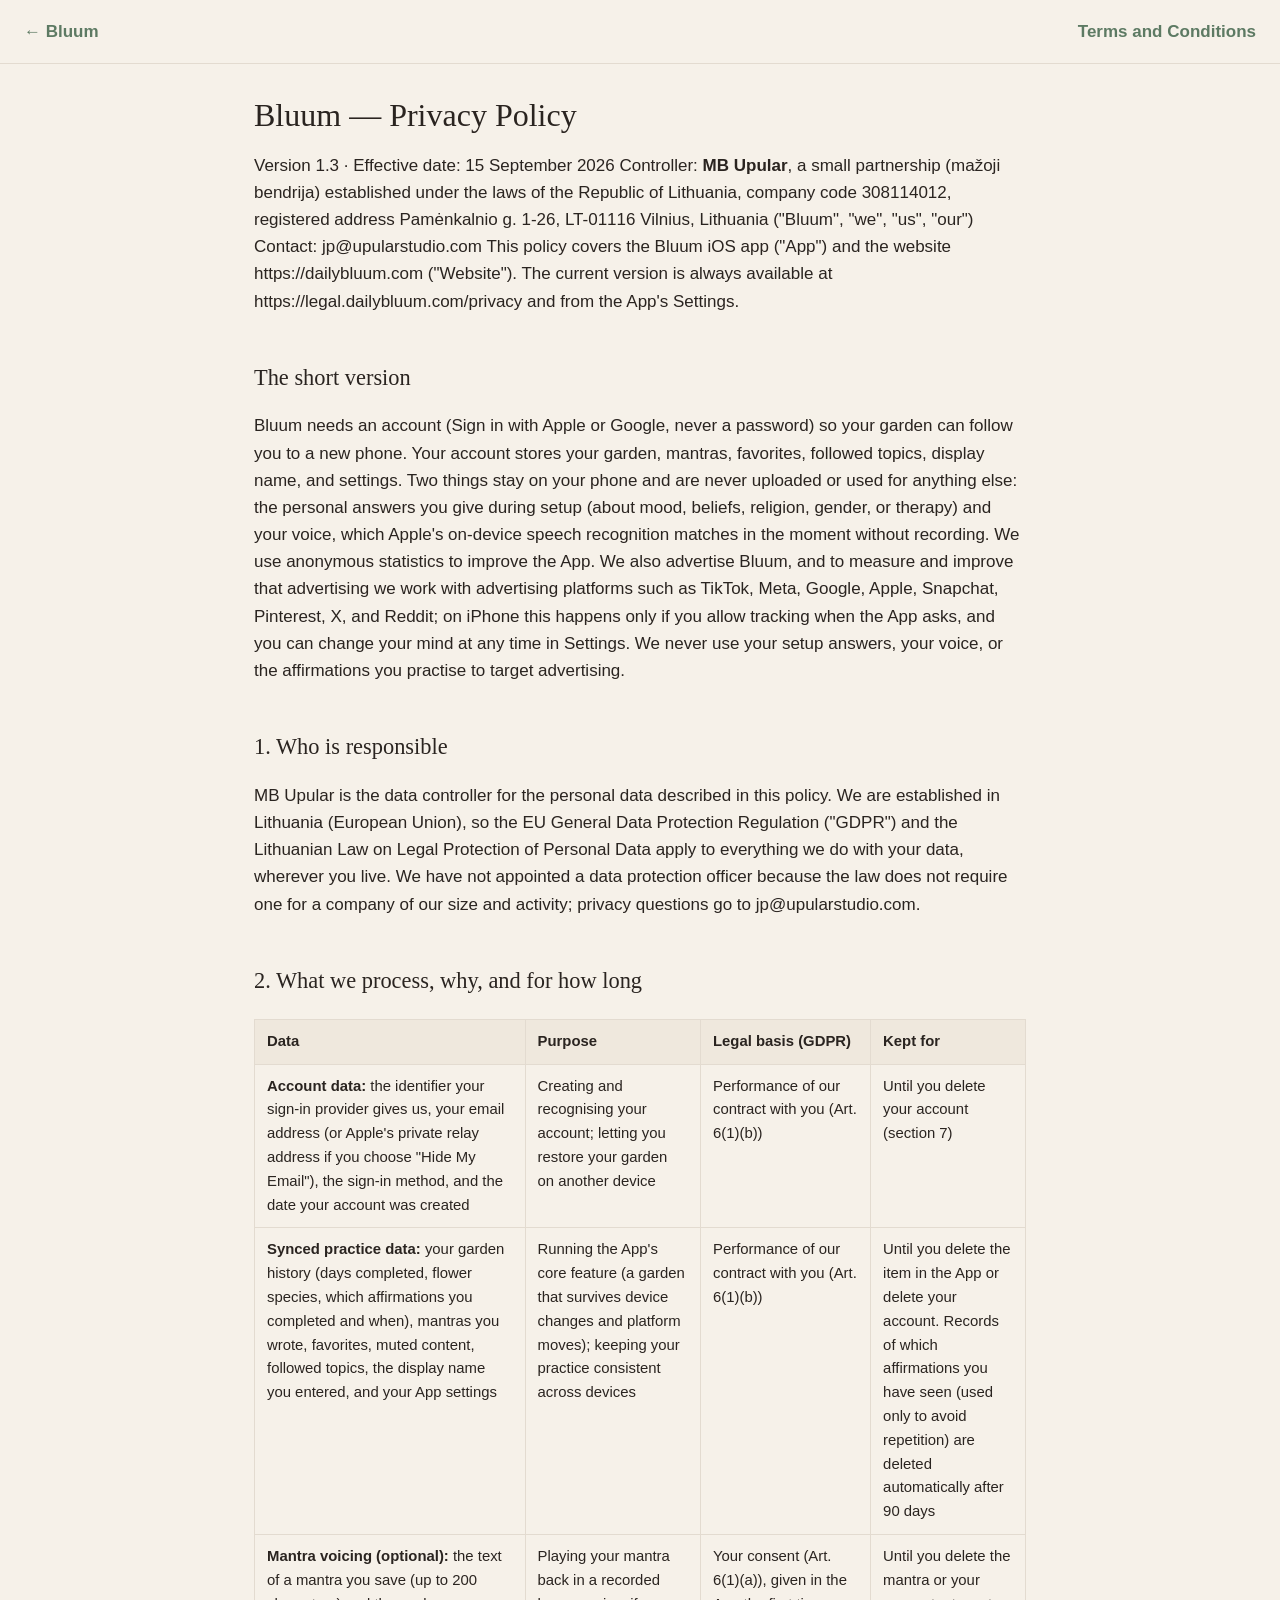
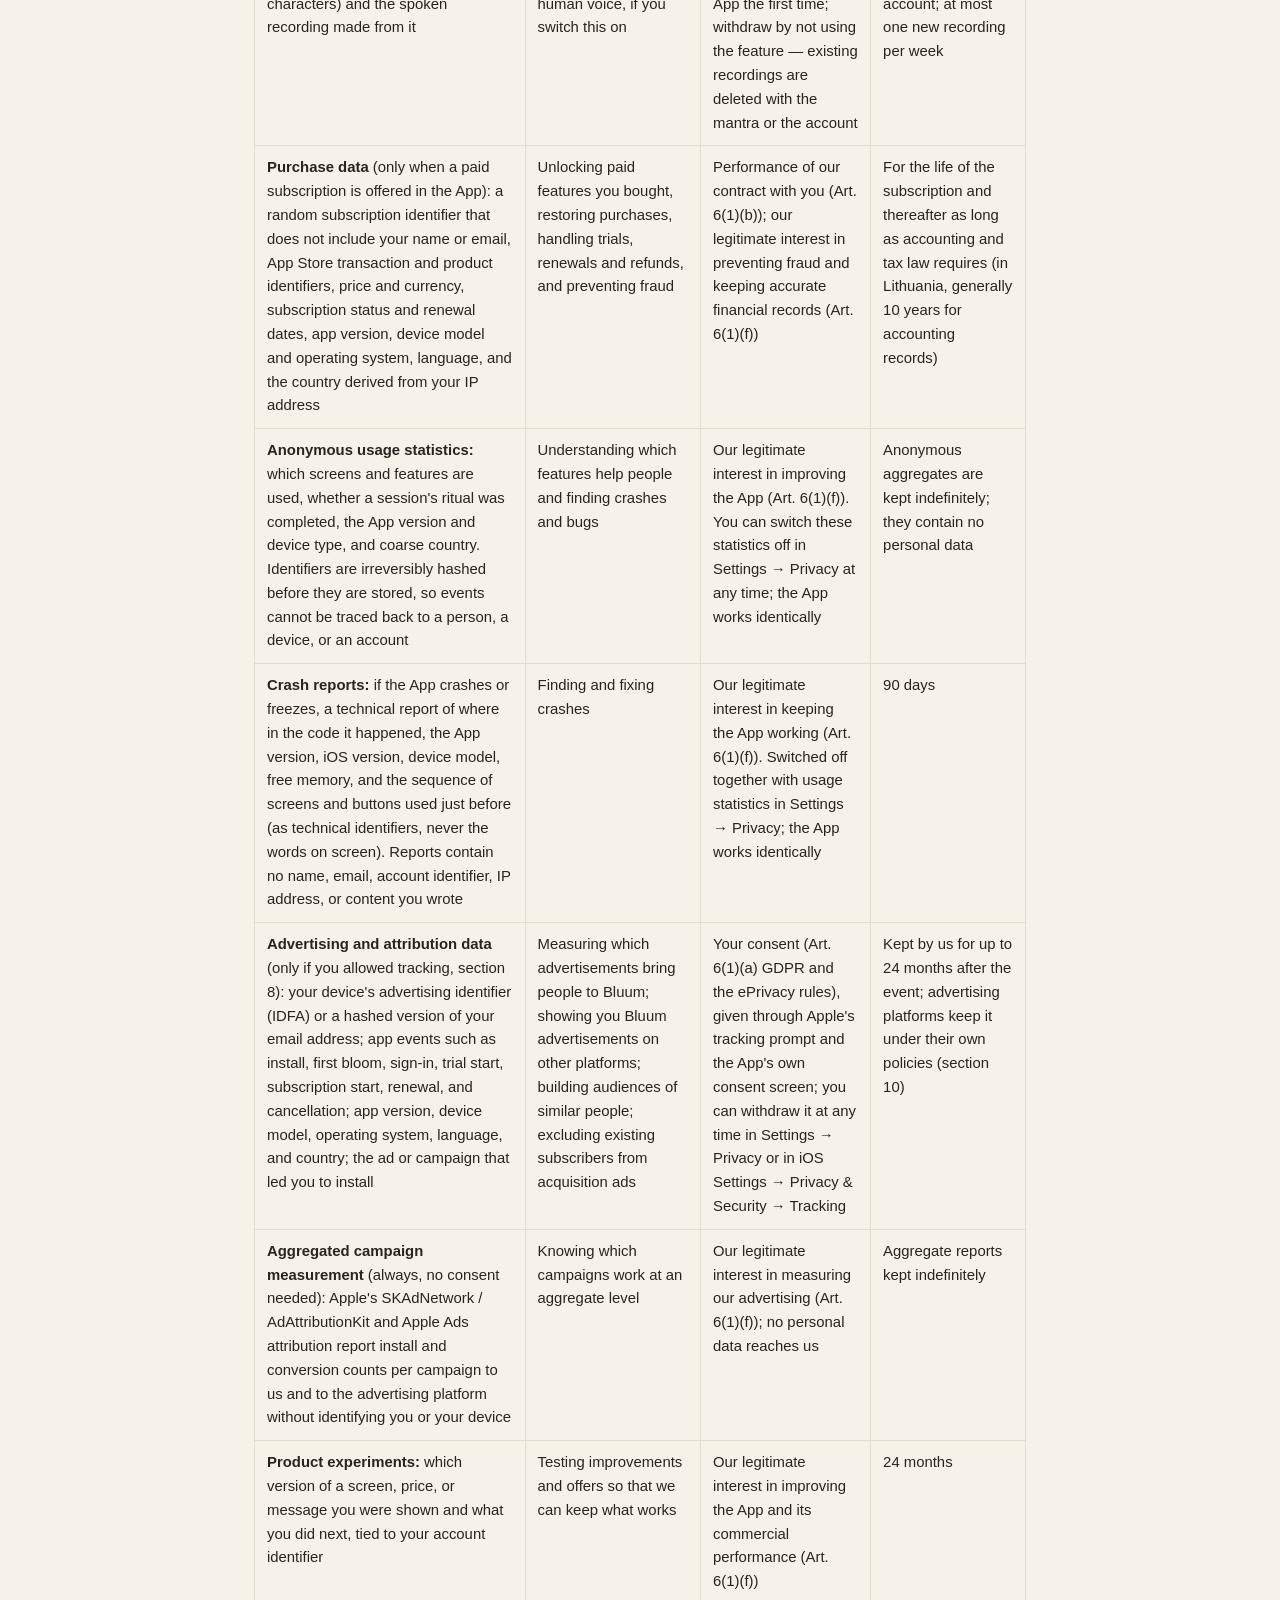
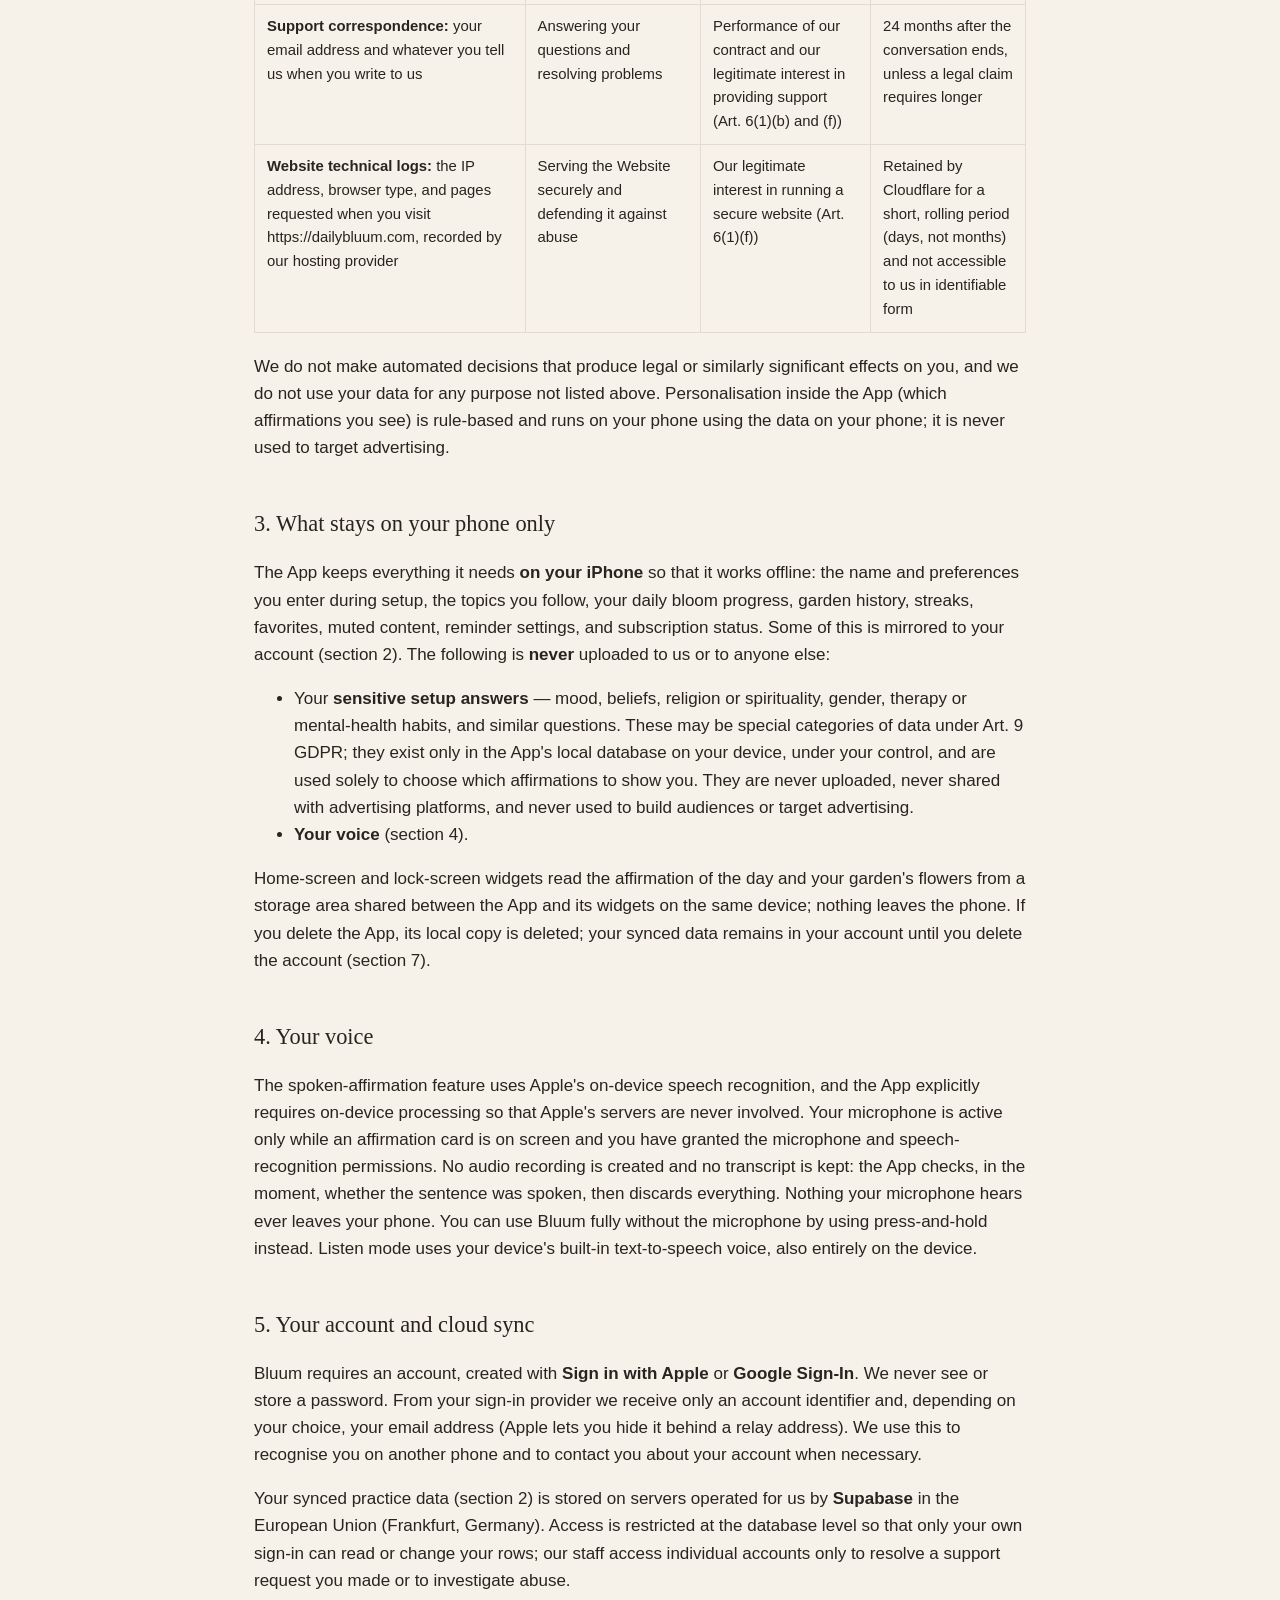
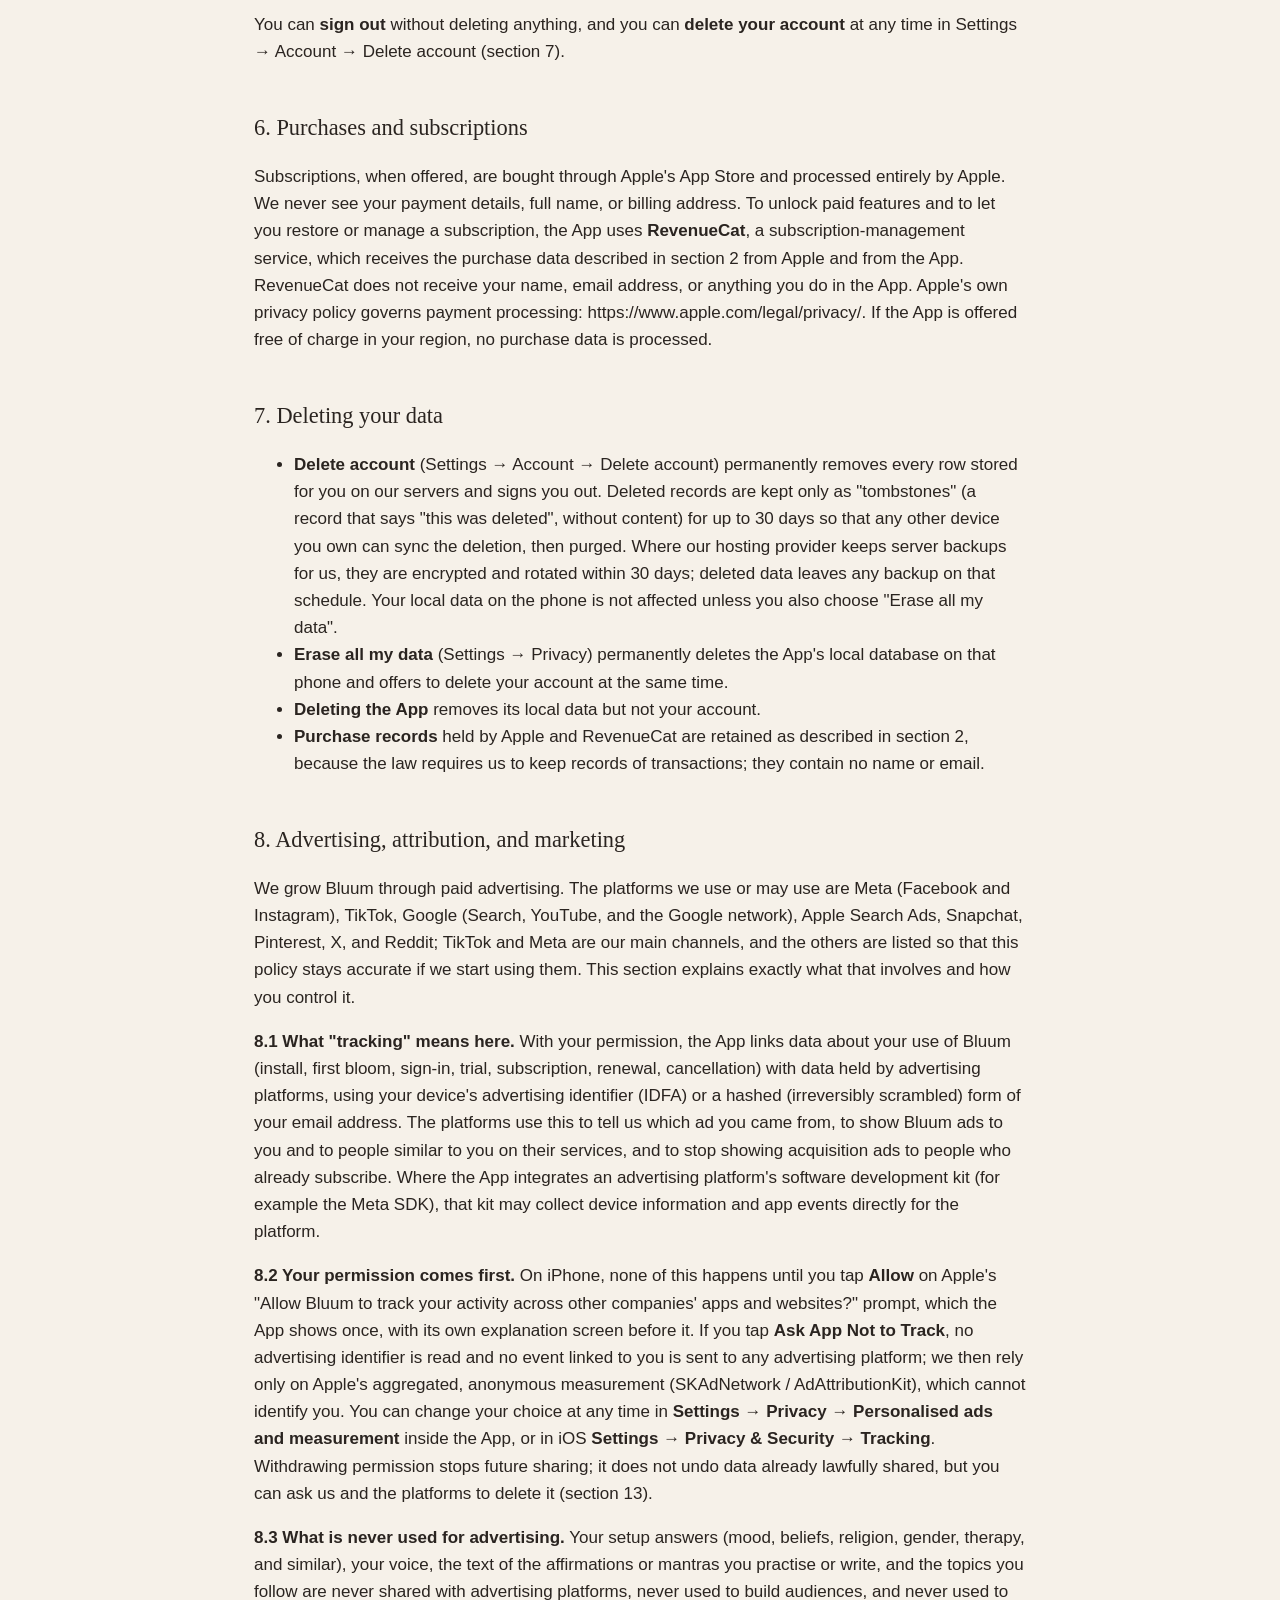
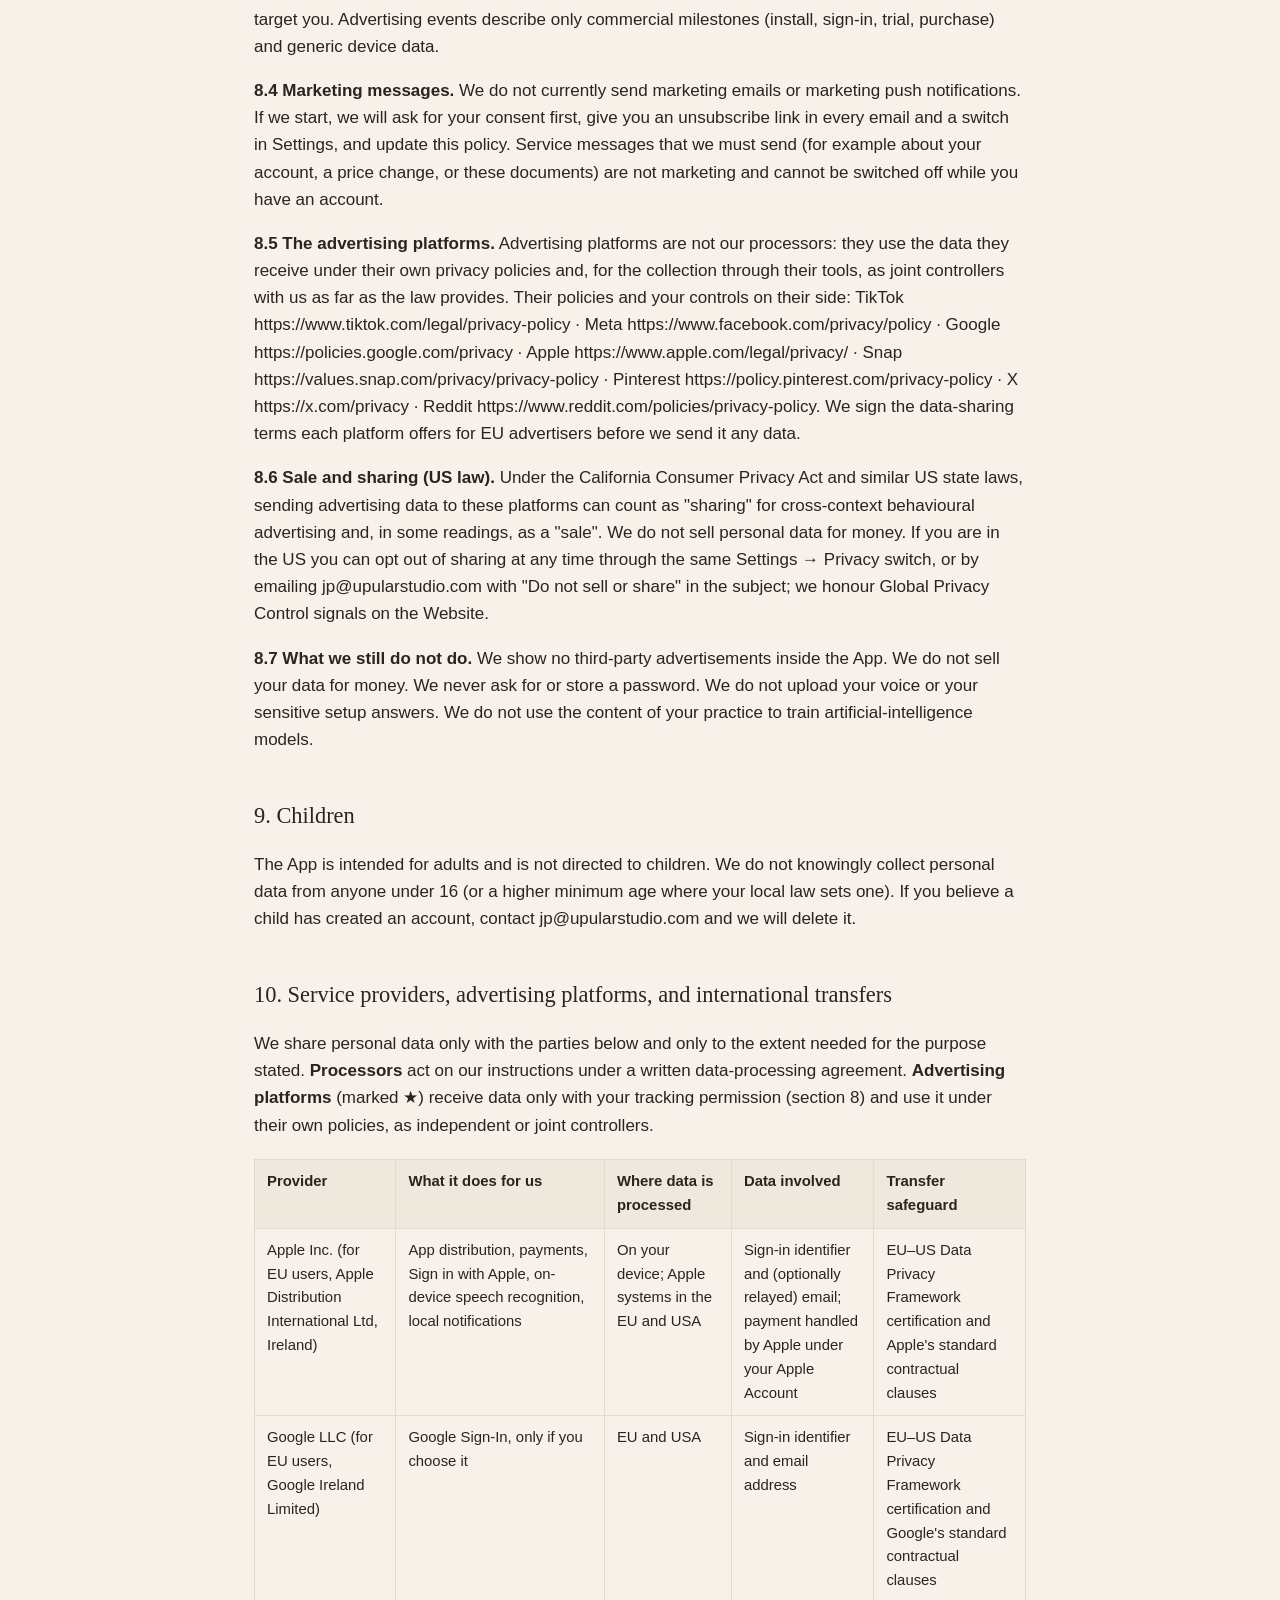
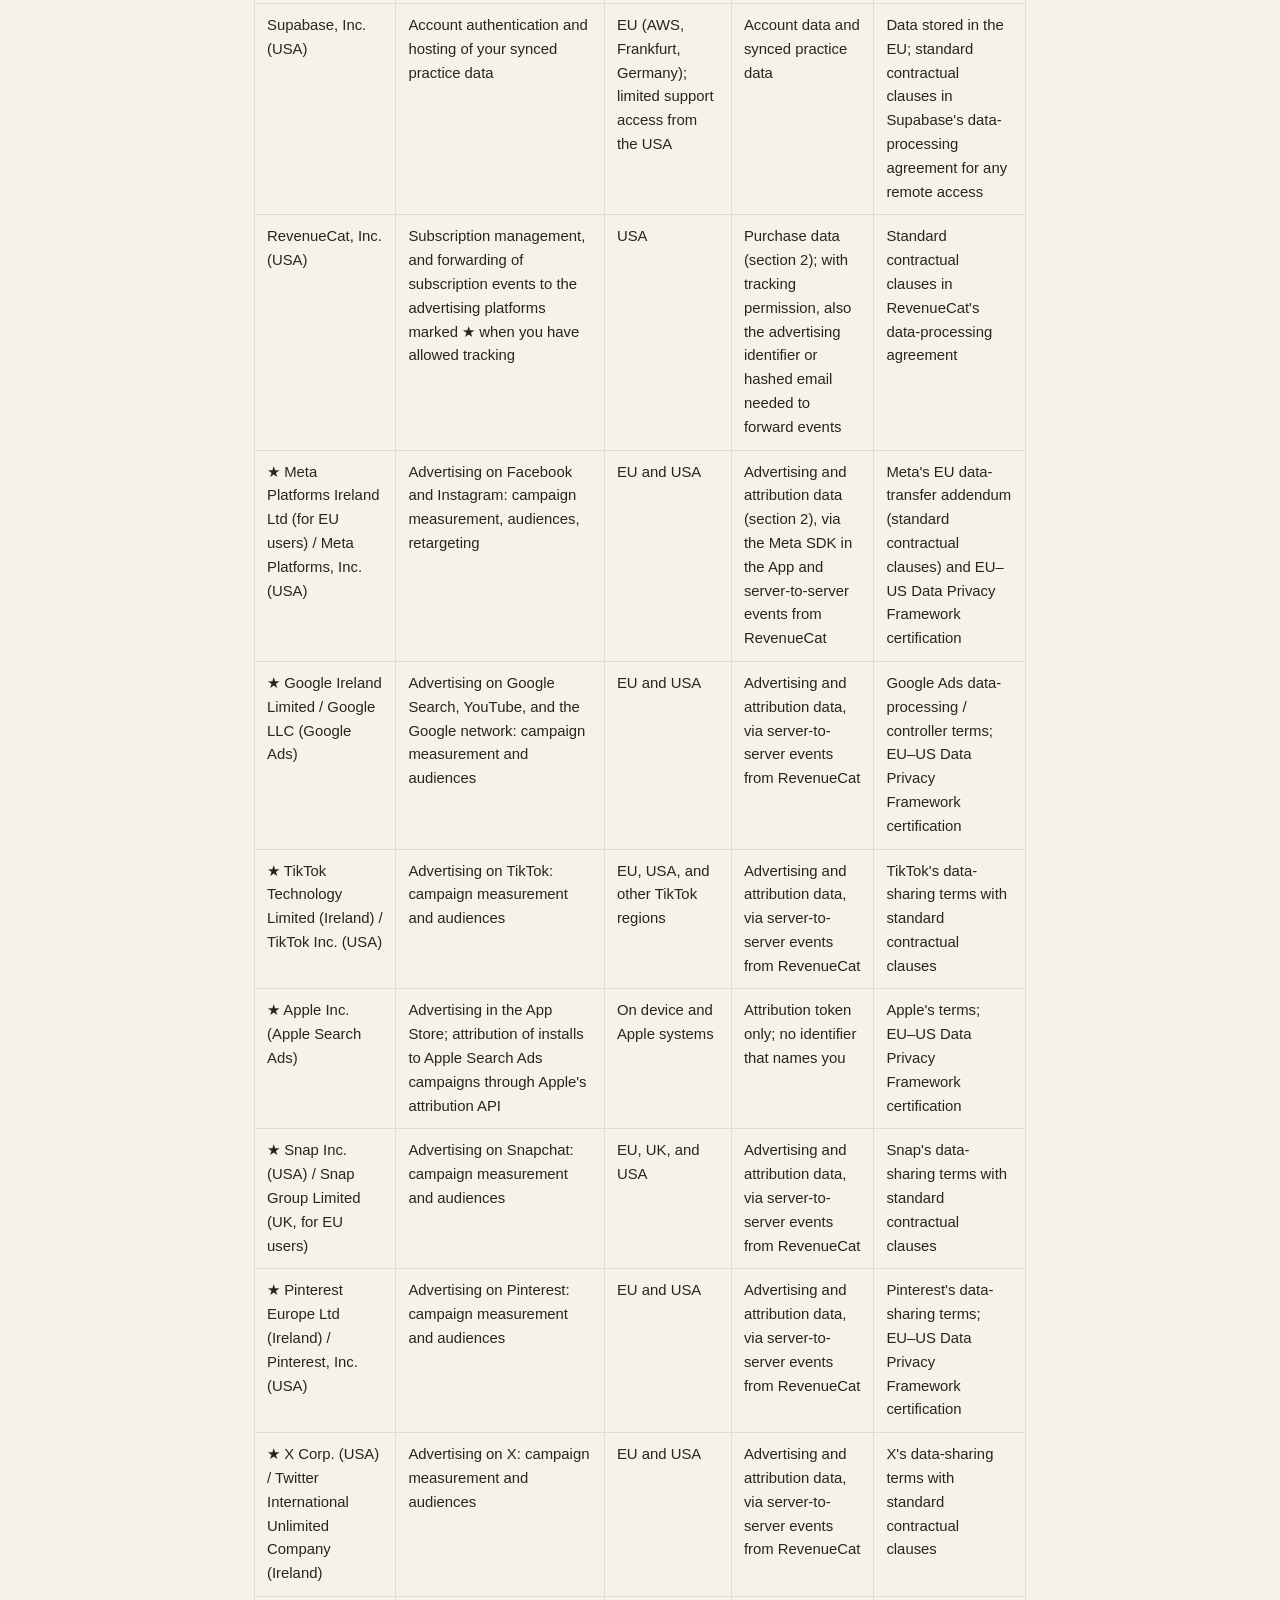
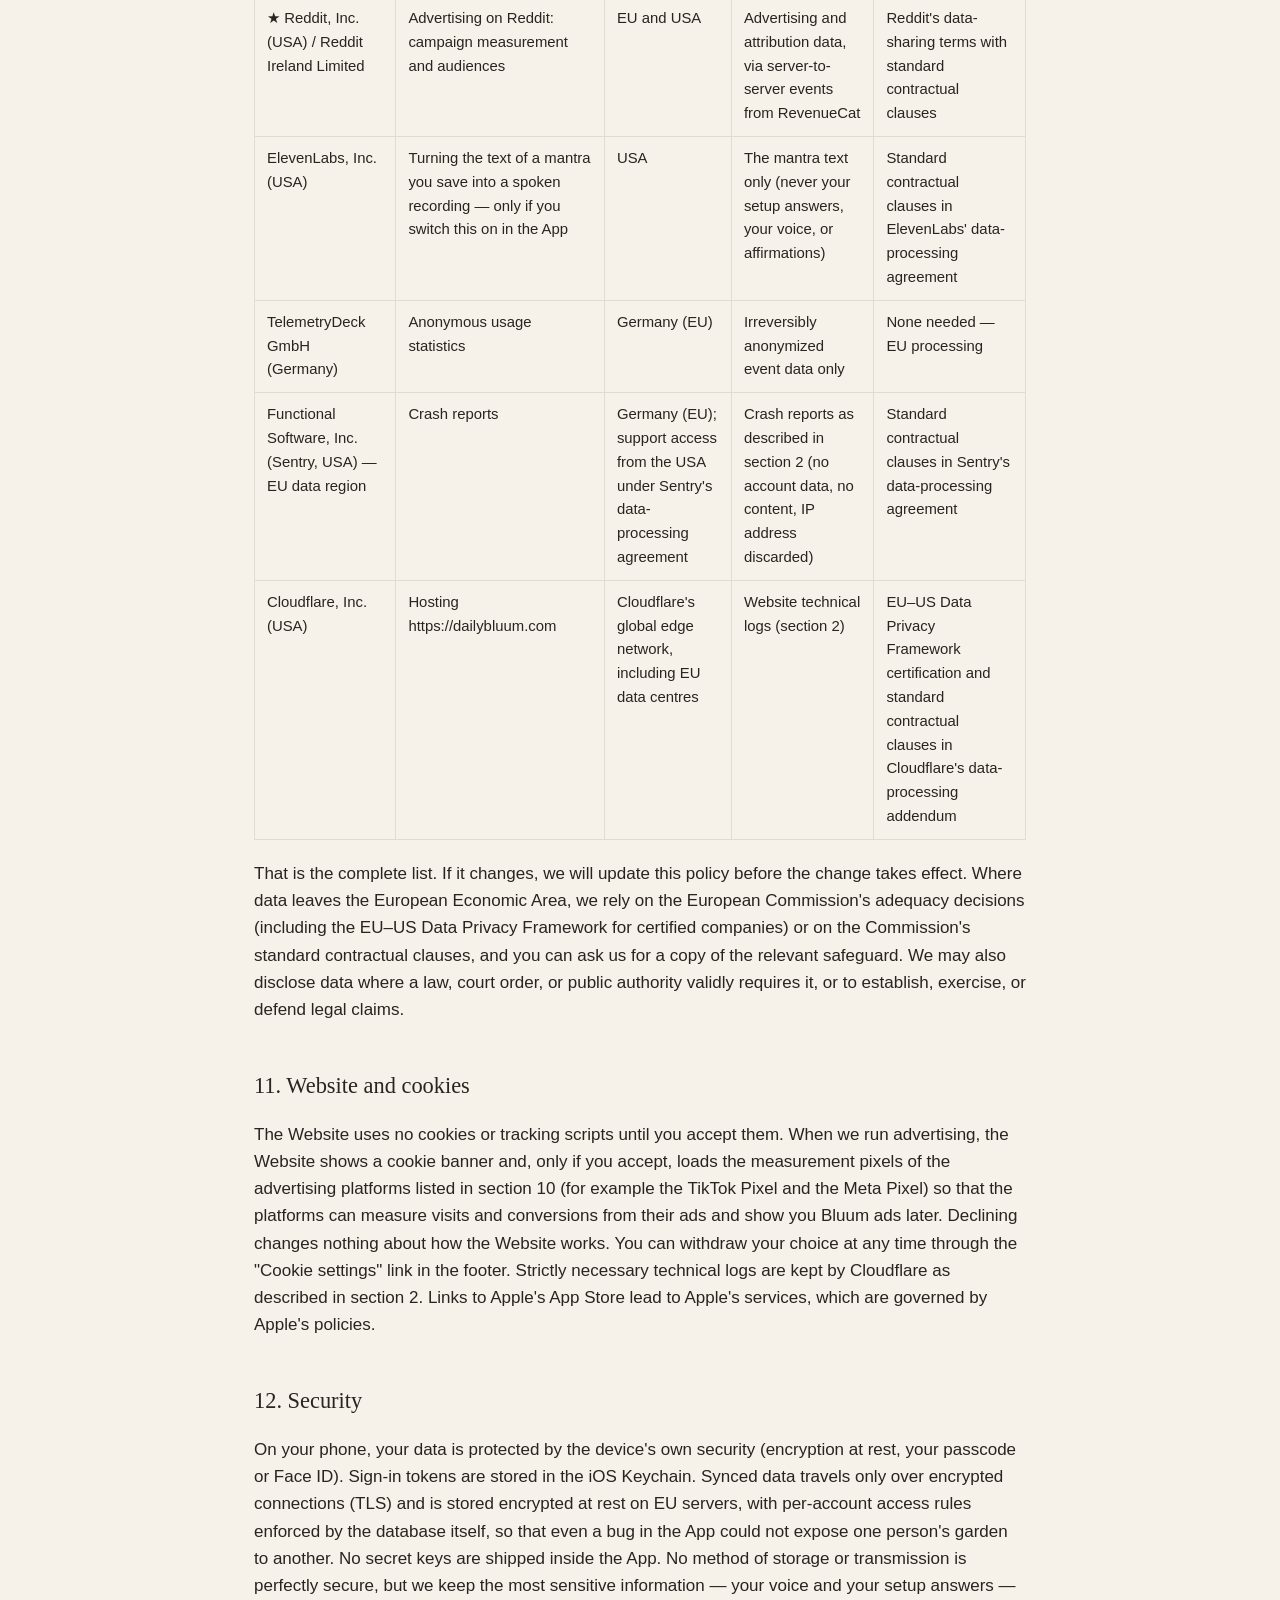
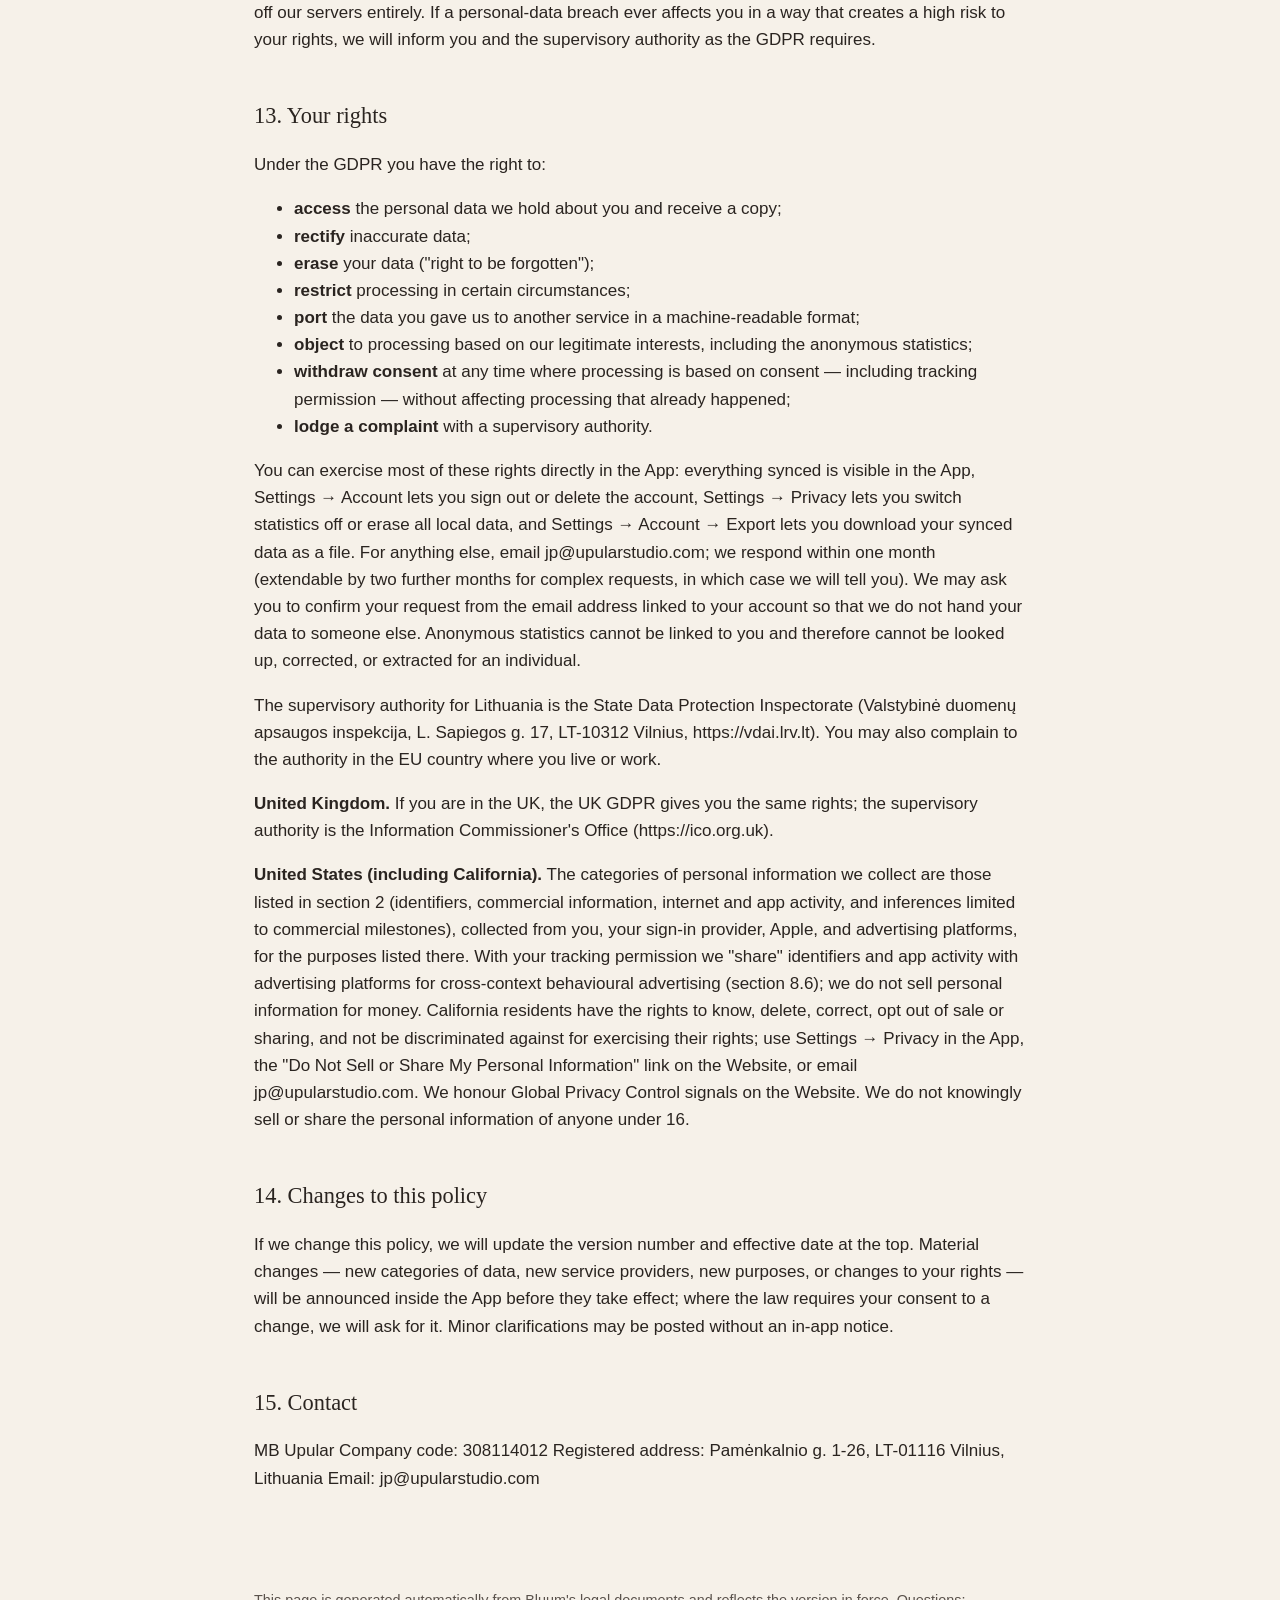
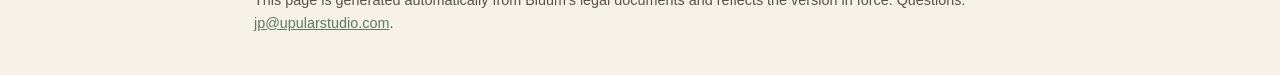
==== privacy/index.html @ 54a3e499 "legal: sync from dailybluum@622a5f6" ====
<!doctype html>
<html lang="en">
<head>
  <meta charset="utf-8">
  <meta name="viewport" content="width=device-width, initial-scale=1">
  <title>Privacy Policy · Bluum</title>
  <meta name="description" content="How Bluum handles your data.">
  <link rel="canonical" href="https://legal.dailybluum.com/privacy">
  <link rel="stylesheet" href="/styles.css">
</head>
<body>
  <header><a href="https://dailybluum.com">← Bluum</a><a href="/terms">Terms and Conditions</a></header>
  <main><article><h1>Bluum — Privacy Policy</h1>
<p>Version 1.3 · Effective date: 15 September 2026 Controller: <strong>MB Upular</strong>, a small partnership (mažoji bendrija) established under the laws of the Republic of Lithuania, company code 308114012, registered address Pamėnkalnio g. 1-26, LT-01116 Vilnius, Lithuania ("Bluum", "we", "us", "our") Contact: jp@upularstudio.com This policy covers the Bluum iOS app ("App") and the website https://dailybluum.com ("Website"). The current version is always available at https://legal.dailybluum.com/privacy and from the App's Settings.</p>
<h2>The short version</h2>
<p>Bluum needs an account (Sign in with Apple or Google, never a password) so your garden can follow you to a new phone. Your account stores your garden, mantras, favorites, followed topics, display name, and settings. Two things stay on your phone and are never uploaded or used for anything else: the personal answers you give during setup (about mood, beliefs, religion, gender, or therapy) and your voice, which Apple's on-device speech recognition matches in the moment without recording. We use anonymous statistics to improve the App. We also advertise Bluum, and to measure and improve that advertising we work with advertising platforms such as TikTok, Meta, Google, Apple, Snapchat, Pinterest, X, and Reddit; on iPhone this happens only if you allow tracking when the App asks, and you can change your mind at any time in Settings. We never use your setup answers, your voice, or the affirmations you practise to target advertising.</p>
<h2>1. Who is responsible</h2>
<p>MB Upular is the data controller for the personal data described in this policy. We are established in Lithuania (European Union), so the EU General Data Protection Regulation ("GDPR") and the Lithuanian Law on Legal Protection of Personal Data apply to everything we do with your data, wherever you live. We have not appointed a data protection officer because the law does not require one for a company of our size and activity; privacy questions go to jp@upularstudio.com.</p>
<h2>2. What we process, why, and for how long</h2>
<div class="legal-table-wrap"><table><thead><tr>
<th>Data</th>
<th>Purpose</th>
<th>Legal basis (GDPR)</th>
<th>Kept for</th>
</tr></thead><tbody>
<tr>
<td><strong>Account data:</strong> the identifier your sign-in provider gives us, your email address (or Apple's private relay address if you choose "Hide My Email"), the sign-in method, and the date your account was created</td>
<td>Creating and recognising your account; letting you restore your garden on another device</td>
<td>Performance of our contract with you (Art. 6(1)(b))</td>
<td>Until you delete your account (section 7)</td>
</tr>
<tr>
<td><strong>Synced practice data:</strong> your garden history (days completed, flower species, which affirmations you completed and when), mantras you wrote, favorites, muted content, followed topics, the display name you entered, and your App settings</td>
<td>Running the App's core feature (a garden that survives device changes and platform moves); keeping your practice consistent across devices</td>
<td>Performance of our contract with you (Art. 6(1)(b))</td>
<td>Until you delete the item in the App or delete your account. Records of which affirmations you have seen (used only to avoid repetition) are deleted automatically after 90 days</td>
</tr>
<tr>
<td><strong>Mantra voicing (optional):</strong> the text of a mantra you save (up to 200 characters) and the spoken recording made from it</td>
<td>Playing your mantra back in a recorded human voice, if you switch this on</td>
<td>Your consent (Art. 6(1)(a)), given in the App the first time; withdraw by not using the feature — existing recordings are deleted with the mantra or the account</td>
<td>Until you delete the mantra or your account; at most one new recording per week</td>
</tr>
<tr>
<td><strong>Purchase data</strong> (only when a paid subscription is offered in the App): a random subscription identifier that does not include your name or email, App Store transaction and product identifiers, price and currency, subscription status and renewal dates, app version, device model and operating system, language, and the country derived from your IP address</td>
<td>Unlocking paid features you bought, restoring purchases, handling trials, renewals and refunds, and preventing fraud</td>
<td>Performance of our contract with you (Art. 6(1)(b)); our legitimate interest in preventing fraud and keeping accurate financial records (Art. 6(1)(f))</td>
<td>For the life of the subscription and thereafter as long as accounting and tax law requires (in Lithuania, generally 10 years for accounting records)</td>
</tr>
<tr>
<td><strong>Anonymous usage statistics:</strong> which screens and features are used, whether a session's ritual was completed, the App version and device type, and coarse country. Identifiers are irreversibly hashed before they are stored, so events cannot be traced back to a person, a device, or an account</td>
<td>Understanding which features help people and finding crashes and bugs</td>
<td>Our legitimate interest in improving the App (Art. 6(1)(f)). You can switch these statistics off in Settings → Privacy at any time; the App works identically</td>
<td>Anonymous aggregates are kept indefinitely; they contain no personal data</td>
</tr>
<tr>
<td><strong>Crash reports:</strong> if the App crashes or freezes, a technical report of where in the code it happened, the App version, iOS version, device model, free memory, and the sequence of screens and buttons used just before (as technical identifiers, never the words on screen). Reports contain no name, email, account identifier, IP address, or content you wrote</td>
<td>Finding and fixing crashes</td>
<td>Our legitimate interest in keeping the App working (Art. 6(1)(f)). Switched off together with usage statistics in Settings → Privacy; the App works identically</td>
<td>90 days</td>
</tr>
<tr>
<td><strong>Advertising and attribution data</strong> (only if you allowed tracking, section 8): your device's advertising identifier (IDFA) or a hashed version of your email address; app events such as install, first bloom, sign-in, trial start, subscription start, renewal, and cancellation; app version, device model, operating system, language, and country; the ad or campaign that led you to install</td>
<td>Measuring which advertisements bring people to Bluum; showing you Bluum advertisements on other platforms; building audiences of similar people; excluding existing subscribers from acquisition ads</td>
<td>Your consent (Art. 6(1)(a) GDPR and the ePrivacy rules), given through Apple's tracking prompt and the App's own consent screen; you can withdraw it at any time in Settings → Privacy or in iOS Settings → Privacy &amp; Security → Tracking</td>
<td>Kept by us for up to 24 months after the event; advertising platforms keep it under their own policies (section 10)</td>
</tr>
<tr>
<td><strong>Aggregated campaign measurement</strong> (always, no consent needed): Apple's SKAdNetwork / AdAttributionKit and Apple Ads attribution report install and conversion counts per campaign to us and to the advertising platform without identifying you or your device</td>
<td>Knowing which campaigns work at an aggregate level</td>
<td>Our legitimate interest in measuring our advertising (Art. 6(1)(f)); no personal data reaches us</td>
<td>Aggregate reports kept indefinitely</td>
</tr>
<tr>
<td><strong>Product experiments:</strong> which version of a screen, price, or message you were shown and what you did next, tied to your account identifier</td>
<td>Testing improvements and offers so that we can keep what works</td>
<td>Our legitimate interest in improving the App and its commercial performance (Art. 6(1)(f))</td>
<td>24 months</td>
</tr>
<tr>
<td><strong>Support correspondence:</strong> your email address and whatever you tell us when you write to us</td>
<td>Answering your questions and resolving problems</td>
<td>Performance of our contract and our legitimate interest in providing support (Art. 6(1)(b) and (f))</td>
<td>24 months after the conversation ends, unless a legal claim requires longer</td>
</tr>
<tr>
<td><strong>Website technical logs:</strong> the IP address, browser type, and pages requested when you visit https://dailybluum.com, recorded by our hosting provider</td>
<td>Serving the Website securely and defending it against abuse</td>
<td>Our legitimate interest in running a secure website (Art. 6(1)(f))</td>
<td>Retained by Cloudflare for a short, rolling period (days, not months) and not accessible to us in identifiable form</td>
</tr>
</tbody></table></div>
<p>We do not make automated decisions that produce legal or similarly significant effects on you, and we do not use your data for any purpose not listed above. Personalisation inside the App (which affirmations you see) is rule-based and runs on your phone using the data on your phone; it is never used to target advertising.</p>
<h2>3. What stays on your phone only</h2>
<p>The App keeps everything it needs <strong>on your iPhone</strong> so that it works offline: the name and preferences you enter during setup, the topics you follow, your daily bloom progress, garden history, streaks, favorites, muted content, reminder settings, and subscription status. Some of this is mirrored to your account (section 2). The following is <strong>never</strong> uploaded to us or to anyone else:</p>
<ul>
<li>Your <strong>sensitive setup answers</strong> — mood, beliefs, religion or spirituality, gender, therapy or mental-health habits, and similar questions. These may be special categories of data under Art. 9 GDPR; they exist only in the App's local database on your device, under your control, and are used solely to choose which affirmations to show you. They are never uploaded, never shared with advertising platforms, and never used to build audiences or target advertising.</li>
<li><strong>Your voice</strong> (section 4).</li>
</ul>
<p>Home-screen and lock-screen widgets read the affirmation of the day and your garden's flowers from a storage area shared between the App and its widgets on the same device; nothing leaves the phone. If you delete the App, its local copy is deleted; your synced data remains in your account until you delete the account (section 7).</p>
<h2>4. Your voice</h2>
<p>The spoken-affirmation feature uses Apple's on-device speech recognition, and the App explicitly requires on-device processing so that Apple's servers are never involved. Your microphone is active only while an affirmation card is on screen and you have granted the microphone and speech-recognition permissions. No audio recording is created and no transcript is kept: the App checks, in the moment, whether the sentence was spoken, then discards everything. Nothing your microphone hears ever leaves your phone. You can use Bluum fully without the microphone by using press-and-hold instead. Listen mode uses your device's built-in text-to-speech voice, also entirely on the device.</p>
<h2>5. Your account and cloud sync</h2>
<p>Bluum requires an account, created with <strong>Sign in with Apple</strong> or <strong>Google Sign-In</strong>. We never see or store a password. From your sign-in provider we receive only an account identifier and, depending on your choice, your email address (Apple lets you hide it behind a relay address). We use this to recognise you on another phone and to contact you about your account when necessary.</p>
<p>Your synced practice data (section 2) is stored on servers operated for us by <strong>Supabase</strong> in the European Union (Frankfurt, Germany). Access is restricted at the database level so that only your own sign-in can read or change your rows; our staff access individual accounts only to resolve a support request you made or to investigate abuse.</p>
<p>You can <strong>sign out</strong> without deleting anything, and you can <strong>delete your account</strong> at any time in Settings → Account → Delete account (section 7).</p>
<h2>6. Purchases and subscriptions</h2>
<p>Subscriptions, when offered, are bought through Apple's App Store and processed entirely by Apple. We never see your payment details, full name, or billing address. To unlock paid features and to let you restore or manage a subscription, the App uses <strong>RevenueCat</strong>, a subscription-management service, which receives the purchase data described in section 2 from Apple and from the App. RevenueCat does not receive your name, email address, or anything you do in the App. Apple's own privacy policy governs payment processing: https://www.apple.com/legal/privacy/. If the App is offered free of charge in your region, no purchase data is processed.</p>
<h2>7. Deleting your data</h2>
<ul>
<li><strong>Delete account</strong> (Settings → Account → Delete account) permanently removes every row stored for you on our servers and signs you out. Deleted records are kept only as "tombstones" (a record that says "this was deleted", without content) for up to 30 days so that any other device you own can sync the deletion, then purged. Where our hosting provider keeps server backups for us, they are encrypted and rotated within 30 days; deleted data leaves any backup on that schedule. Your local data on the phone is not affected unless you also choose "Erase all my data".</li>
<li><strong>Erase all my data</strong> (Settings → Privacy) permanently deletes the App's local database on that phone and offers to delete your account at the same time.</li>
<li><strong>Deleting the App</strong> removes its local data but not your account.</li>
<li><strong>Purchase records</strong> held by Apple and RevenueCat are retained as described in section 2, because the law requires us to keep records of transactions; they contain no name or email.</li>
</ul>
<h2>8. Advertising, attribution, and marketing</h2>
<p>We grow Bluum through paid advertising. The platforms we use or may use are Meta (Facebook and Instagram), TikTok, Google (Search, YouTube, and the Google network), Apple Search Ads, Snapchat, Pinterest, X, and Reddit; TikTok and Meta are our main channels, and the others are listed so that this policy stays accurate if we start using them. This section explains exactly what that involves and how you control it.</p>
<p><strong>8.1 What "tracking" means here.</strong> With your permission, the App links data about your use of Bluum (install, first bloom, sign-in, trial, subscription, renewal, cancellation) with data held by advertising platforms, using your device's advertising identifier (IDFA) or a hashed (irreversibly scrambled) form of your email address. The platforms use this to tell us which ad you came from, to show Bluum ads to you and to people similar to you on their services, and to stop showing acquisition ads to people who already subscribe. Where the App integrates an advertising platform's software development kit (for example the Meta SDK), that kit may collect device information and app events directly for the platform.</p>
<p><strong>8.2 Your permission comes first.</strong> On iPhone, none of this happens until you tap <strong>Allow</strong> on Apple's "Allow Bluum to track your activity across other companies' apps and websites?" prompt, which the App shows once, with its own explanation screen before it. If you tap <strong>Ask App Not to Track</strong>, no advertising identifier is read and no event linked to you is sent to any advertising platform; we then rely only on Apple's aggregated, anonymous measurement (SKAdNetwork / AdAttributionKit), which cannot identify you. You can change your choice at any time in <strong>Settings → Privacy → Personalised ads and measurement</strong> inside the App, or in iOS <strong>Settings → Privacy &amp; Security → Tracking</strong>. Withdrawing permission stops future sharing; it does not undo data already lawfully shared, but you can ask us and the platforms to delete it (section 13).</p>
<p><strong>8.3 What is never used for advertising.</strong> Your setup answers (mood, beliefs, religion, gender, therapy, and similar), your voice, the text of the affirmations or mantras you practise or write, and the topics you follow are never shared with advertising platforms, never used to build audiences, and never used to target you. Advertising events describe only commercial milestones (install, sign-in, trial, purchase) and generic device data.</p>
<p><strong>8.4 Marketing messages.</strong> We do not currently send marketing emails or marketing push notifications. If we start, we will ask for your consent first, give you an unsubscribe link in every email and a switch in Settings, and update this policy. Service messages that we must send (for example about your account, a price change, or these documents) are not marketing and cannot be switched off while you have an account.</p>
<p><strong>8.5 The advertising platforms.</strong> Advertising platforms are not our processors: they use the data they receive under their own privacy policies and, for the collection through their tools, as joint controllers with us as far as the law provides. Their policies and your controls on their side: TikTok https://www.tiktok.com/legal/privacy-policy · Meta https://www.facebook.com/privacy/policy · Google https://policies.google.com/privacy · Apple https://www.apple.com/legal/privacy/ · Snap https://values.snap.com/privacy/privacy-policy · Pinterest https://policy.pinterest.com/privacy-policy · X https://x.com/privacy · Reddit https://www.reddit.com/policies/privacy-policy. We sign the data-sharing terms each platform offers for EU advertisers before we send it any data.</p>
<p><strong>8.6 Sale and sharing (US law).</strong> Under the California Consumer Privacy Act and similar US state laws, sending advertising data to these platforms can count as "sharing" for cross-context behavioural advertising and, in some readings, as a "sale". We do not sell personal data for money. If you are in the US you can opt out of sharing at any time through the same Settings → Privacy switch, or by emailing jp@upularstudio.com with "Do not sell or share" in the subject; we honour Global Privacy Control signals on the Website.</p>
<p><strong>8.7 What we still do not do.</strong> We show no third-party advertisements inside the App. We do not sell your data for money. We never ask for or store a password. We do not upload your voice or your sensitive setup answers. We do not use the content of your practice to train artificial-intelligence models.</p>
<h2>9. Children</h2>
<p>The App is intended for adults and is not directed to children. We do not knowingly collect personal data from anyone under 16 (or a higher minimum age where your local law sets one). If you believe a child has created an account, contact jp@upularstudio.com and we will delete it.</p>
<h2>10. Service providers, advertising platforms, and international transfers</h2>
<p>We share personal data only with the parties below and only to the extent needed for the purpose stated. <strong>Processors</strong> act on our instructions under a written data-processing agreement. <strong>Advertising platforms</strong> (marked ★) receive data only with your tracking permission (section 8) and use it under their own policies, as independent or joint controllers.</p>
<div class="legal-table-wrap"><table><thead><tr>
<th>Provider</th>
<th>What it does for us</th>
<th>Where data is processed</th>
<th>Data involved</th>
<th>Transfer safeguard</th>
</tr></thead><tbody>
<tr>
<td>Apple Inc. (for EU users, Apple Distribution International Ltd, Ireland)</td>
<td>App distribution, payments, Sign in with Apple, on-device speech recognition, local notifications</td>
<td>On your device; Apple systems in the EU and USA</td>
<td>Sign-in identifier and (optionally relayed) email; payment handled by Apple under your Apple Account</td>
<td>EU–US Data Privacy Framework certification and Apple's standard contractual clauses</td>
</tr>
<tr>
<td>Google LLC (for EU users, Google Ireland Limited)</td>
<td>Google Sign-In, only if you choose it</td>
<td>EU and USA</td>
<td>Sign-in identifier and email address</td>
<td>EU–US Data Privacy Framework certification and Google's standard contractual clauses</td>
</tr>
<tr>
<td>Supabase, Inc. (USA)</td>
<td>Account authentication and hosting of your synced practice data</td>
<td>EU (AWS, Frankfurt, Germany); limited support access from the USA</td>
<td>Account data and synced practice data</td>
<td>Data stored in the EU; standard contractual clauses in Supabase's data-processing agreement for any remote access</td>
</tr>
<tr>
<td>RevenueCat, Inc. (USA)</td>
<td>Subscription management, and forwarding of subscription events to the advertising platforms marked ★ when you have allowed tracking</td>
<td>USA</td>
<td>Purchase data (section 2); with tracking permission, also the advertising identifier or hashed email needed to forward events</td>
<td>Standard contractual clauses in RevenueCat's data-processing agreement</td>
</tr>
<tr>
<td>★ Meta Platforms Ireland Ltd (for EU users) / Meta Platforms, Inc. (USA)</td>
<td>Advertising on Facebook and Instagram: campaign measurement, audiences, retargeting</td>
<td>EU and USA</td>
<td>Advertising and attribution data (section 2), via the Meta SDK in the App and server-to-server events from RevenueCat</td>
<td>Meta's EU data-transfer addendum (standard contractual clauses) and EU–US Data Privacy Framework certification</td>
</tr>
<tr>
<td>★ Google Ireland Limited / Google LLC (Google Ads)</td>
<td>Advertising on Google Search, YouTube, and the Google network: campaign measurement and audiences</td>
<td>EU and USA</td>
<td>Advertising and attribution data, via server-to-server events from RevenueCat</td>
<td>Google Ads data-processing / controller terms; EU–US Data Privacy Framework certification</td>
</tr>
<tr>
<td>★ TikTok Technology Limited (Ireland) / TikTok Inc. (USA)</td>
<td>Advertising on TikTok: campaign measurement and audiences</td>
<td>EU, USA, and other TikTok regions</td>
<td>Advertising and attribution data, via server-to-server events from RevenueCat</td>
<td>TikTok's data-sharing terms with standard contractual clauses</td>
</tr>
<tr>
<td>★ Apple Inc. (Apple Search Ads)</td>
<td>Advertising in the App Store; attribution of installs to Apple Search Ads campaigns through Apple's attribution API</td>
<td>On device and Apple systems</td>
<td>Attribution token only; no identifier that names you</td>
<td>Apple's terms; EU–US Data Privacy Framework certification</td>
</tr>
<tr>
<td>★ Snap Inc. (USA) / Snap Group Limited (UK, for EU users)</td>
<td>Advertising on Snapchat: campaign measurement and audiences</td>
<td>EU, UK, and USA</td>
<td>Advertising and attribution data, via server-to-server events from RevenueCat</td>
<td>Snap's data-sharing terms with standard contractual clauses</td>
</tr>
<tr>
<td>★ Pinterest Europe Ltd (Ireland) / Pinterest, Inc. (USA)</td>
<td>Advertising on Pinterest: campaign measurement and audiences</td>
<td>EU and USA</td>
<td>Advertising and attribution data, via server-to-server events from RevenueCat</td>
<td>Pinterest's data-sharing terms; EU–US Data Privacy Framework certification</td>
</tr>
<tr>
<td>★ X Corp. (USA) / Twitter International Unlimited Company (Ireland)</td>
<td>Advertising on X: campaign measurement and audiences</td>
<td>EU and USA</td>
<td>Advertising and attribution data, via server-to-server events from RevenueCat</td>
<td>X's data-sharing terms with standard contractual clauses</td>
</tr>
<tr>
<td>★ Reddit, Inc. (USA) / Reddit Ireland Limited</td>
<td>Advertising on Reddit: campaign measurement and audiences</td>
<td>EU and USA</td>
<td>Advertising and attribution data, via server-to-server events from RevenueCat</td>
<td>Reddit's data-sharing terms with standard contractual clauses</td>
</tr>
<tr>
<td>ElevenLabs, Inc. (USA)</td>
<td>Turning the text of a mantra you save into a spoken recording — only if you switch this on in the App</td>
<td>USA</td>
<td>The mantra text only (never your setup answers, your voice, or affirmations)</td>
<td>Standard contractual clauses in ElevenLabs' data-processing agreement</td>
</tr>
<tr>
<td>TelemetryDeck GmbH (Germany)</td>
<td>Anonymous usage statistics</td>
<td>Germany (EU)</td>
<td>Irreversibly anonymized event data only</td>
<td>None needed — EU processing</td>
</tr>
<tr>
<td>Functional Software, Inc. (Sentry, USA) — EU data region</td>
<td>Crash reports</td>
<td>Germany (EU); support access from the USA under Sentry's data-processing agreement</td>
<td>Crash reports as described in section 2 (no account data, no content, IP address discarded)</td>
<td>Standard contractual clauses in Sentry's data-processing agreement</td>
</tr>
<tr>
<td>Cloudflare, Inc. (USA)</td>
<td>Hosting https://dailybluum.com</td>
<td>Cloudflare's global edge network, including EU data centres</td>
<td>Website technical logs (section 2)</td>
<td>EU–US Data Privacy Framework certification and standard contractual clauses in Cloudflare's data-processing addendum</td>
</tr>
</tbody></table></div>
<p>That is the complete list. If it changes, we will update this policy before the change takes effect. Where data leaves the European Economic Area, we rely on the European Commission's adequacy decisions (including the EU–US Data Privacy Framework for certified companies) or on the Commission's standard contractual clauses, and you can ask us for a copy of the relevant safeguard. We may also disclose data where a law, court order, or public authority validly requires it, or to establish, exercise, or defend legal claims.</p>
<h2>11. Website and cookies</h2>
<p>The Website uses no cookies or tracking scripts until you accept them. When we run advertising, the Website shows a cookie banner and, only if you accept, loads the measurement pixels of the advertising platforms listed in section 10 (for example the TikTok Pixel and the Meta Pixel) so that the platforms can measure visits and conversions from their ads and show you Bluum ads later. Declining changes nothing about how the Website works. You can withdraw your choice at any time through the "Cookie settings" link in the footer. Strictly necessary technical logs are kept by Cloudflare as described in section 2. Links to Apple's App Store lead to Apple's services, which are governed by Apple's policies.</p>
<h2>12. Security</h2>
<p>On your phone, your data is protected by the device's own security (encryption at rest, your passcode or Face ID). Sign-in tokens are stored in the iOS Keychain. Synced data travels only over encrypted connections (TLS) and is stored encrypted at rest on EU servers, with per-account access rules enforced by the database itself, so that even a bug in the App could not expose one person's garden to another. No secret keys are shipped inside the App. No method of storage or transmission is perfectly secure, but we keep the most sensitive information — your voice and your setup answers — off our servers entirely. If a personal-data breach ever affects you in a way that creates a high risk to your rights, we will inform you and the supervisory authority as the GDPR requires.</p>
<h2>13. Your rights</h2>
<p>Under the GDPR you have the right to:</p>
<ul>
<li><strong>access</strong> the personal data we hold about you and receive a copy;</li>
<li><strong>rectify</strong> inaccurate data;</li>
<li><strong>erase</strong> your data ("right to be forgotten");</li>
<li><strong>restrict</strong> processing in certain circumstances;</li>
<li><strong>port</strong> the data you gave us to another service in a machine-readable format;</li>
<li><strong>object</strong> to processing based on our legitimate interests, including the anonymous statistics;</li>
<li><strong>withdraw consent</strong> at any time where processing is based on consent — including tracking permission — without affecting processing that already happened;</li>
<li><strong>lodge a complaint</strong> with a supervisory authority.</li>
</ul>
<p>You can exercise most of these rights directly in the App: everything synced is visible in the App, Settings → Account lets you sign out or delete the account, Settings → Privacy lets you switch statistics off or erase all local data, and Settings → Account → Export lets you download your synced data as a file. For anything else, email jp@upularstudio.com; we respond within one month (extendable by two further months for complex requests, in which case we will tell you). We may ask you to confirm your request from the email address linked to your account so that we do not hand your data to someone else. Anonymous statistics cannot be linked to you and therefore cannot be looked up, corrected, or extracted for an individual.</p>
<p>The supervisory authority for Lithuania is the State Data Protection Inspectorate (Valstybinė duomenų apsaugos inspekcija, L. Sapiegos g. 17, LT-10312 Vilnius, https://vdai.lrv.lt). You may also complain to the authority in the EU country where you live or work.</p>
<p><strong>United Kingdom.</strong> If you are in the UK, the UK GDPR gives you the same rights; the supervisory authority is the Information Commissioner's Office (https://ico.org.uk).</p>
<p><strong>United States (including California).</strong> The categories of personal information we collect are those listed in section 2 (identifiers, commercial information, internet and app activity, and inferences limited to commercial milestones), collected from you, your sign-in provider, Apple, and advertising platforms, for the purposes listed there. With your tracking permission we "share" identifiers and app activity with advertising platforms for cross-context behavioural advertising (section 8.6); we do not sell personal information for money. California residents have the rights to know, delete, correct, opt out of sale or sharing, and not be discriminated against for exercising their rights; use Settings → Privacy in the App, the "Do Not Sell or Share My Personal Information" link on the Website, or email jp@upularstudio.com. We honour Global Privacy Control signals on the Website. We do not knowingly sell or share the personal information of anyone under 16.</p>
<h2>14. Changes to this policy</h2>
<p>If we change this policy, we will update the version number and effective date at the top. Material changes — new categories of data, new service providers, new purposes, or changes to your rights — will be announced inside the App before they take effect; where the law requires your consent to a change, we will ask for it. Minor clarifications may be posted without an in-app notice.</p>
<h2>15. Contact</h2>
<p>MB Upular Company code: 308114012 Registered address: Pamėnkalnio g. 1-26, LT-01116 Vilnius, Lithuania Email: jp@upularstudio.com</p></article></main>
  <footer>This page is generated automatically from Bluum's legal documents and reflects the version in force. Questions: <a href="mailto:jp@upularstudio.com">jp@upularstudio.com</a>.</footer>
</body>
</html>
---- styles.css ----
:root{--paper:#f6f1e9;--ink:#2a2420;--muted:#5a524c;--sage:#5d7a63;--line:#e3dbd0}
*{box-sizing:border-box}
body{margin:0;background:var(--paper);color:var(--ink);font:17px/1.6 -apple-system,BlinkMacSystemFont,"Segoe UI",Roboto,Helvetica,Arial,sans-serif}
header{display:flex;justify-content:space-between;align-items:center;padding:18px 24px;border-bottom:1px solid var(--line)}
header a{color:var(--sage);text-decoration:none;font-weight:600}
main{max-width:820px;margin:0 auto;padding:32px 24px 80px}
h1{font-family:Georgia,"Times New Roman",serif;font-weight:500;font-size:2rem;line-height:1.2;margin:0 0 .5em}
h2{font-family:Georgia,"Times New Roman",serif;font-weight:500;font-size:1.4rem;margin:2em 0 .6em}
h3{font-size:1.1rem;margin:1.6em 0 .5em}
p,li{color:var(--ink)}
a{color:var(--sage)}
.legal-table-wrap{overflow-x:auto;margin:1.2em 0}
table{border-collapse:collapse;width:100%;font-size:.93rem}
th,td{border:1px solid var(--line);padding:10px 12px;vertical-align:top;text-align:left}
th{background:#efe8dd}
footer{max-width:820px;margin:0 auto;padding:0 24px 40px;color:var(--muted);font-size:.9rem}
@media (prefers-color-scheme:dark){:root{--paper:#1c1917;--ink:#efe8dd;--muted:#b8ada2;--sage:#9fc0a5;--line:#3a332e}th{background:#2a2420}}
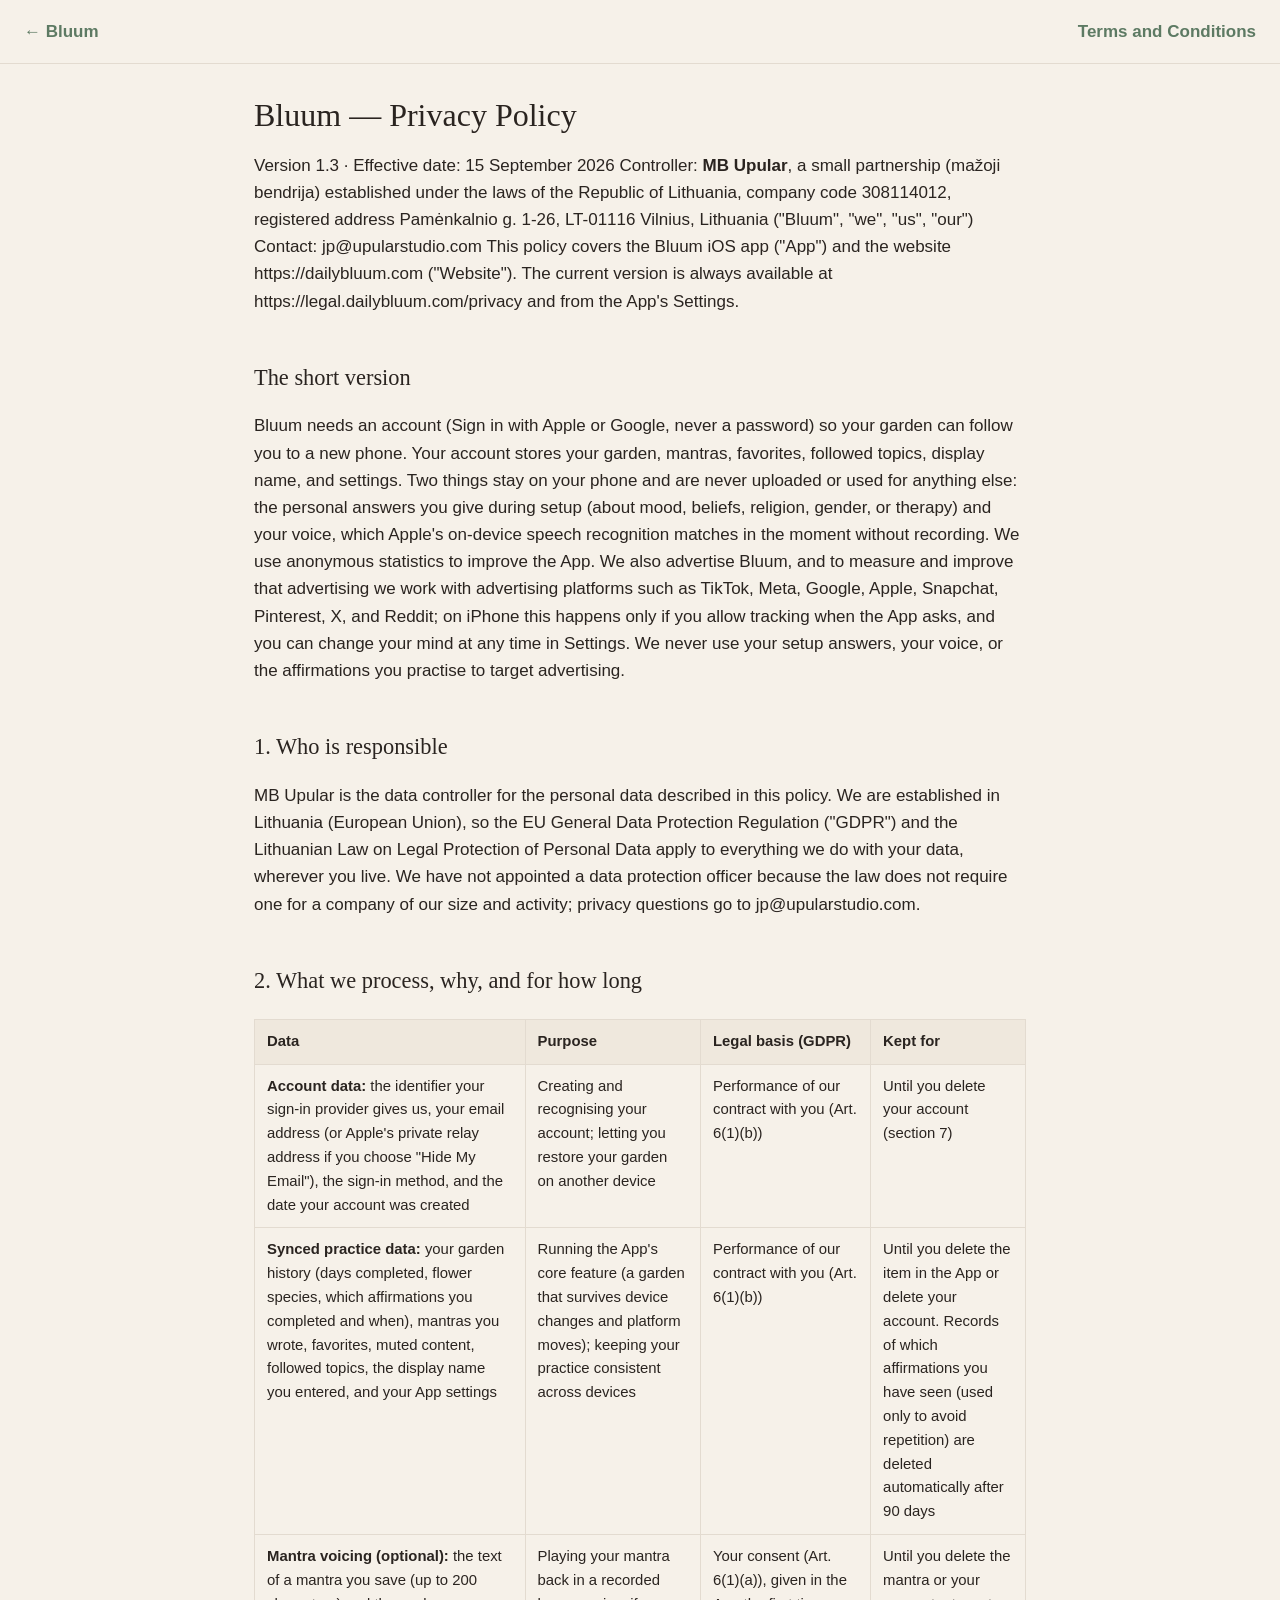
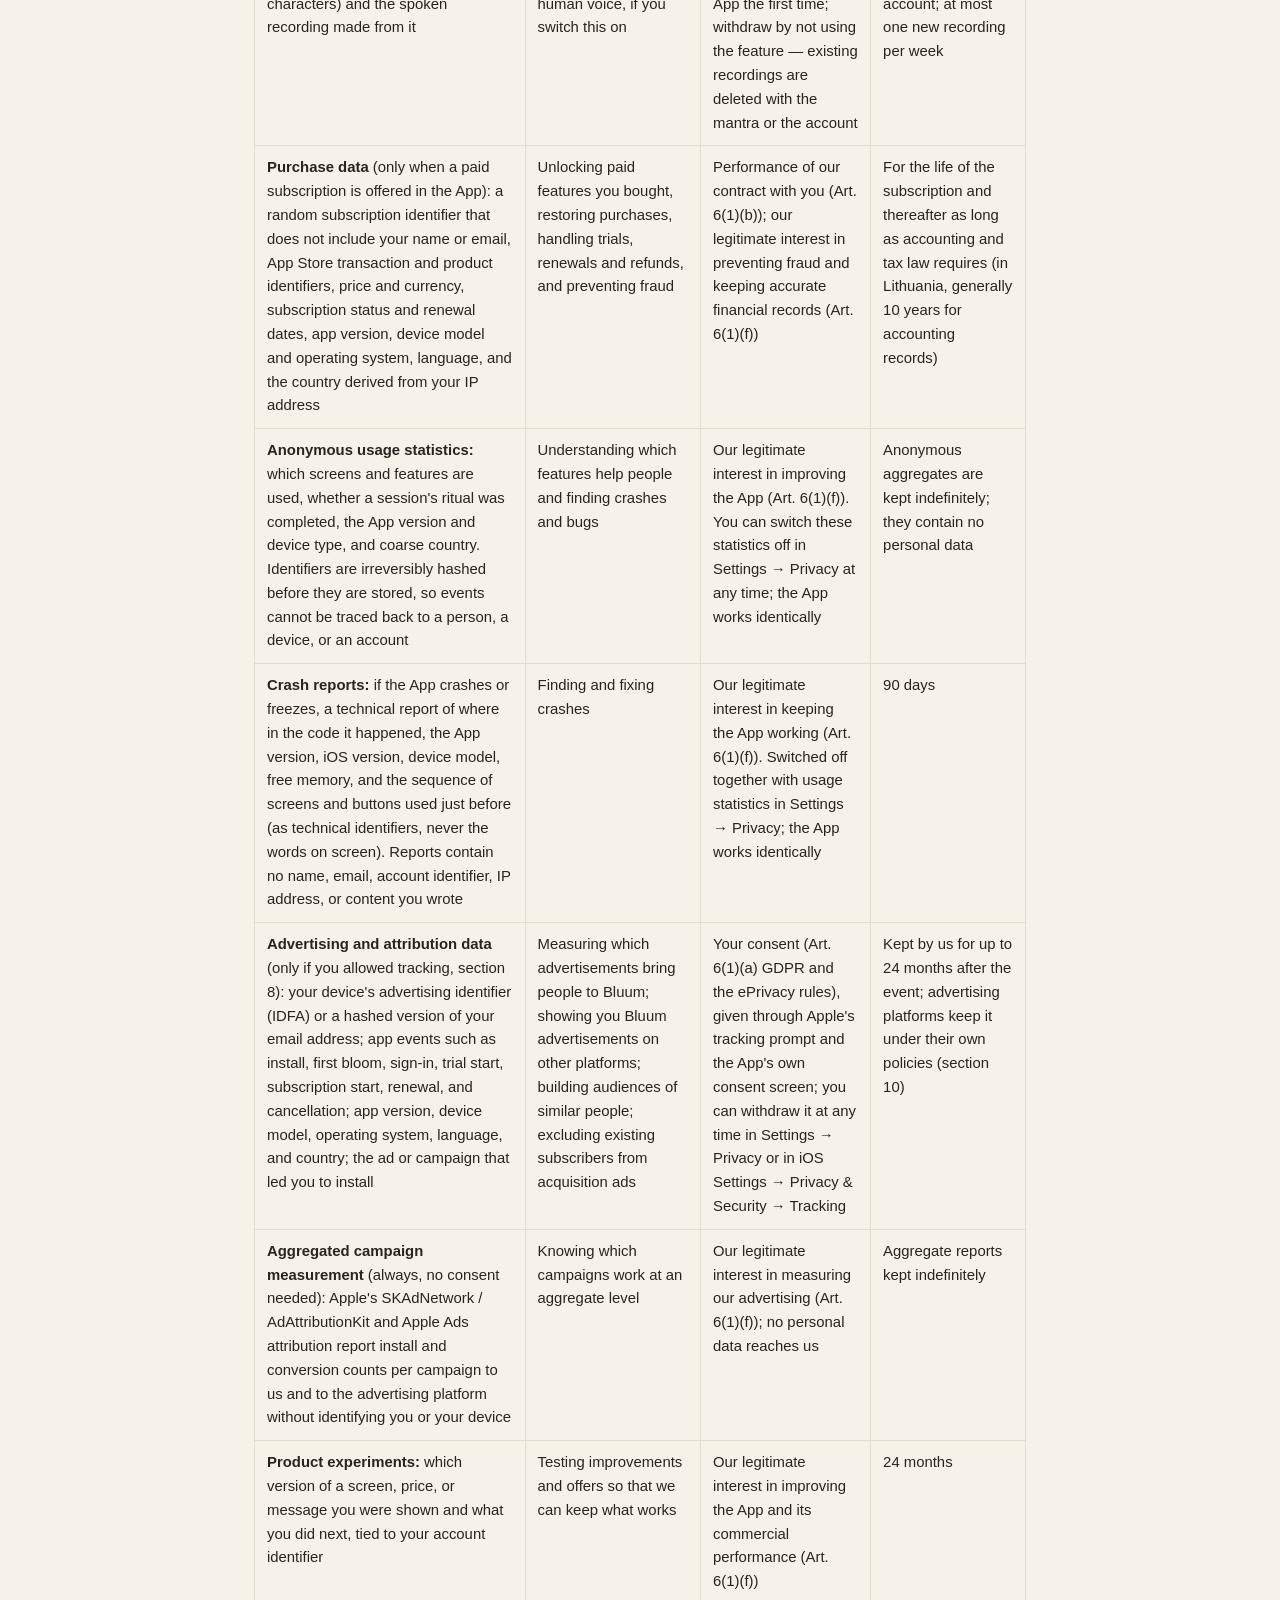
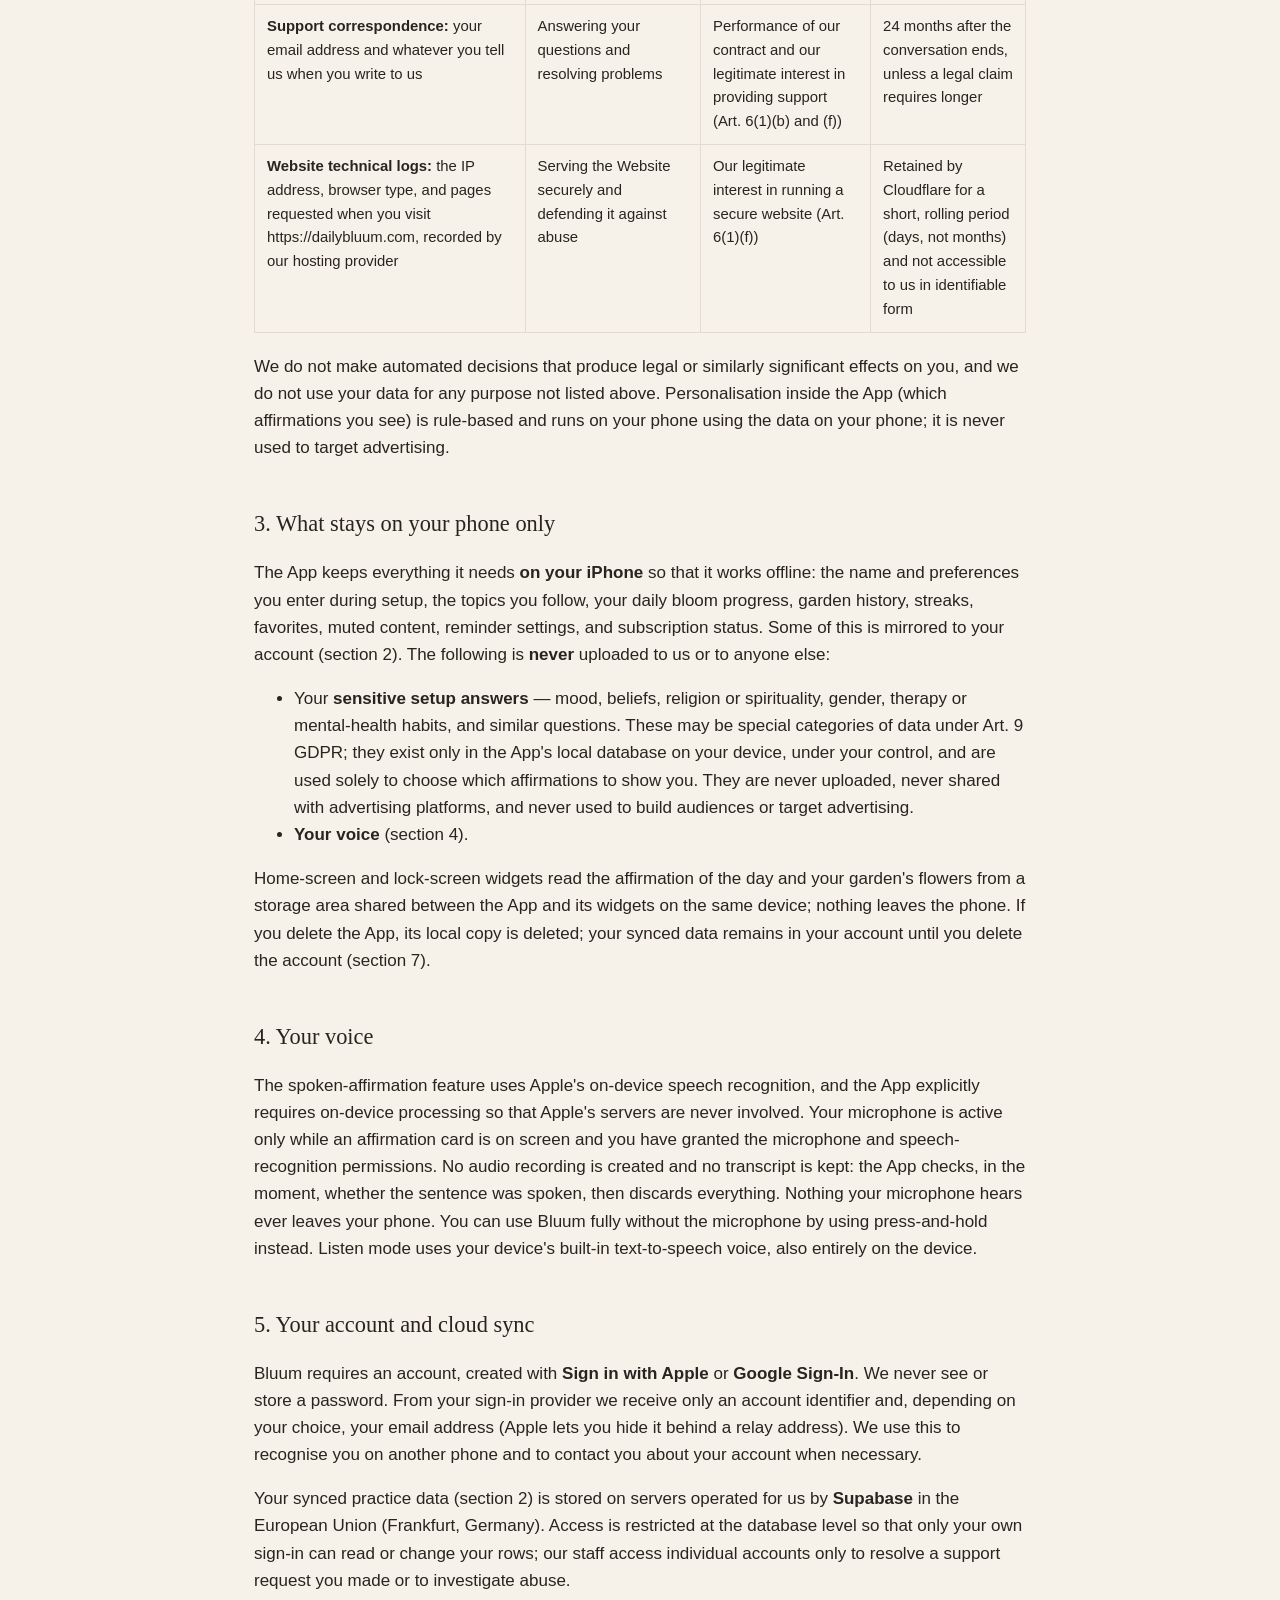
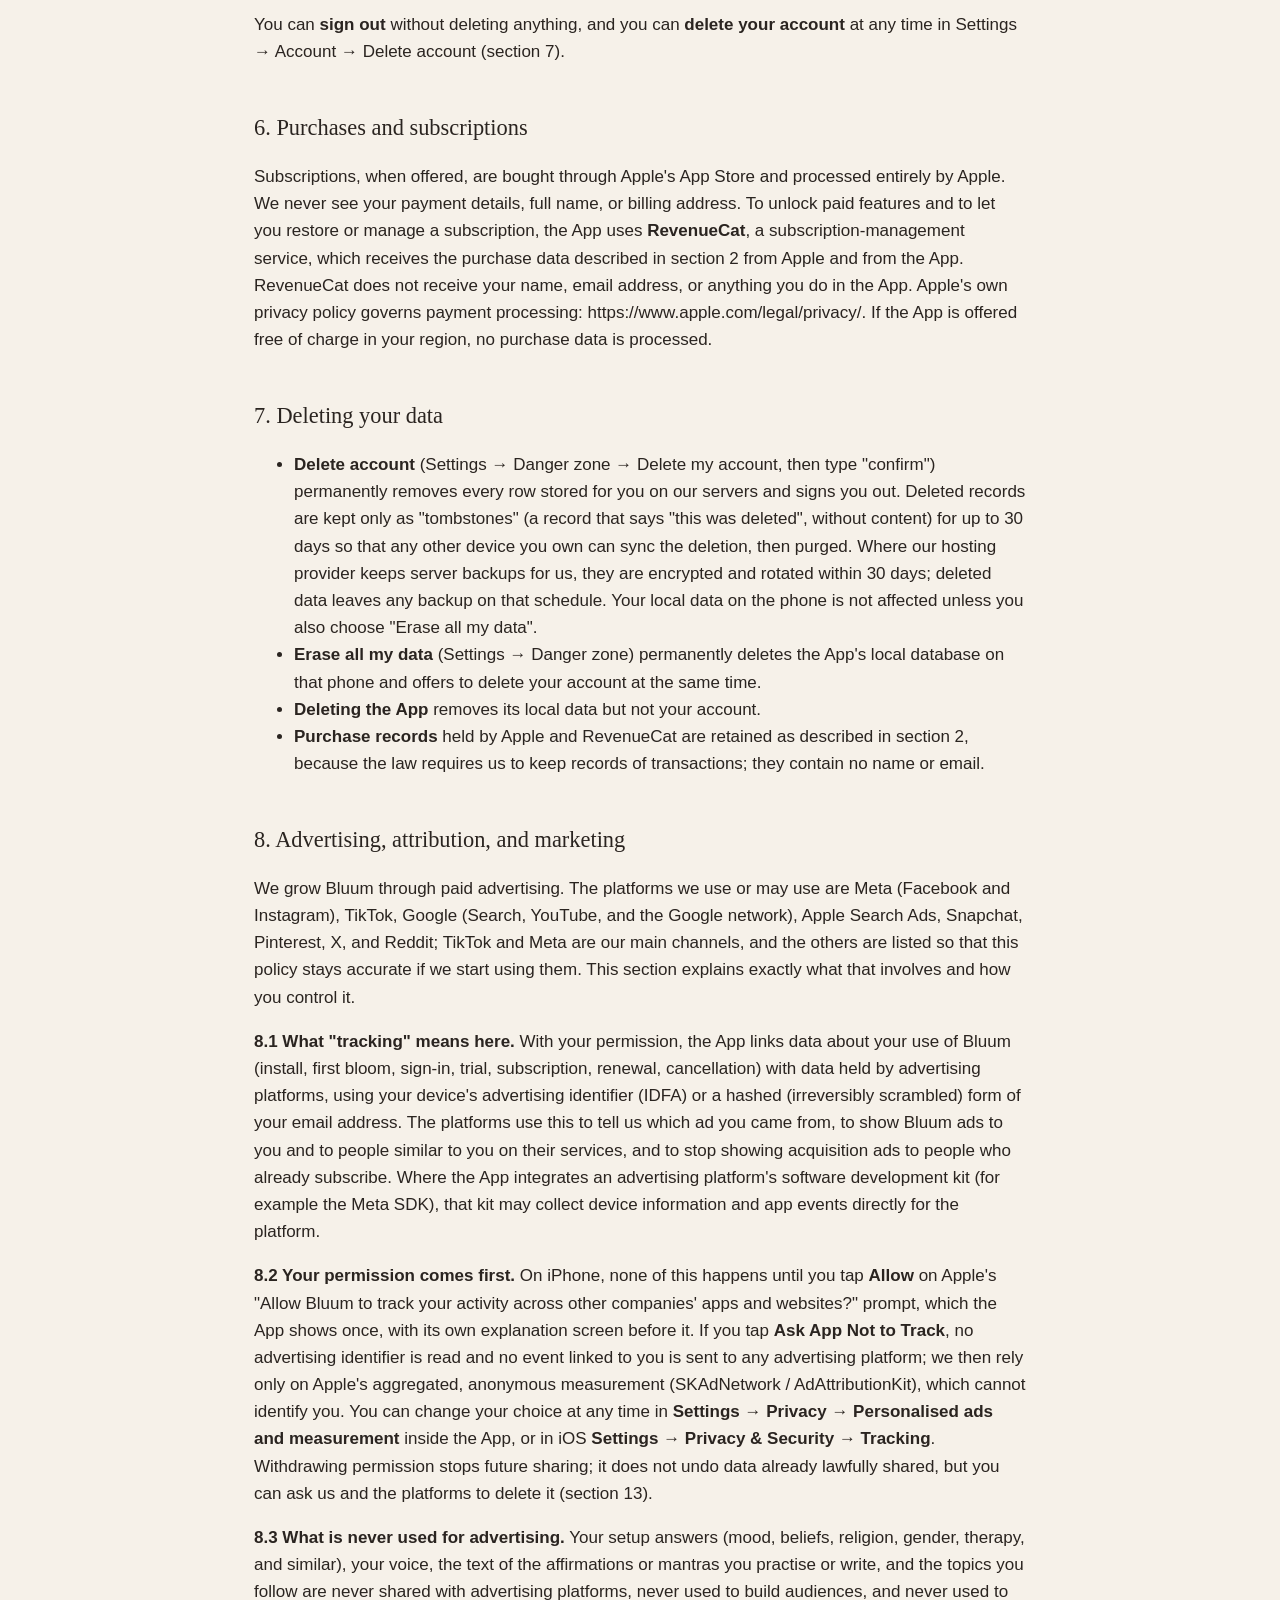
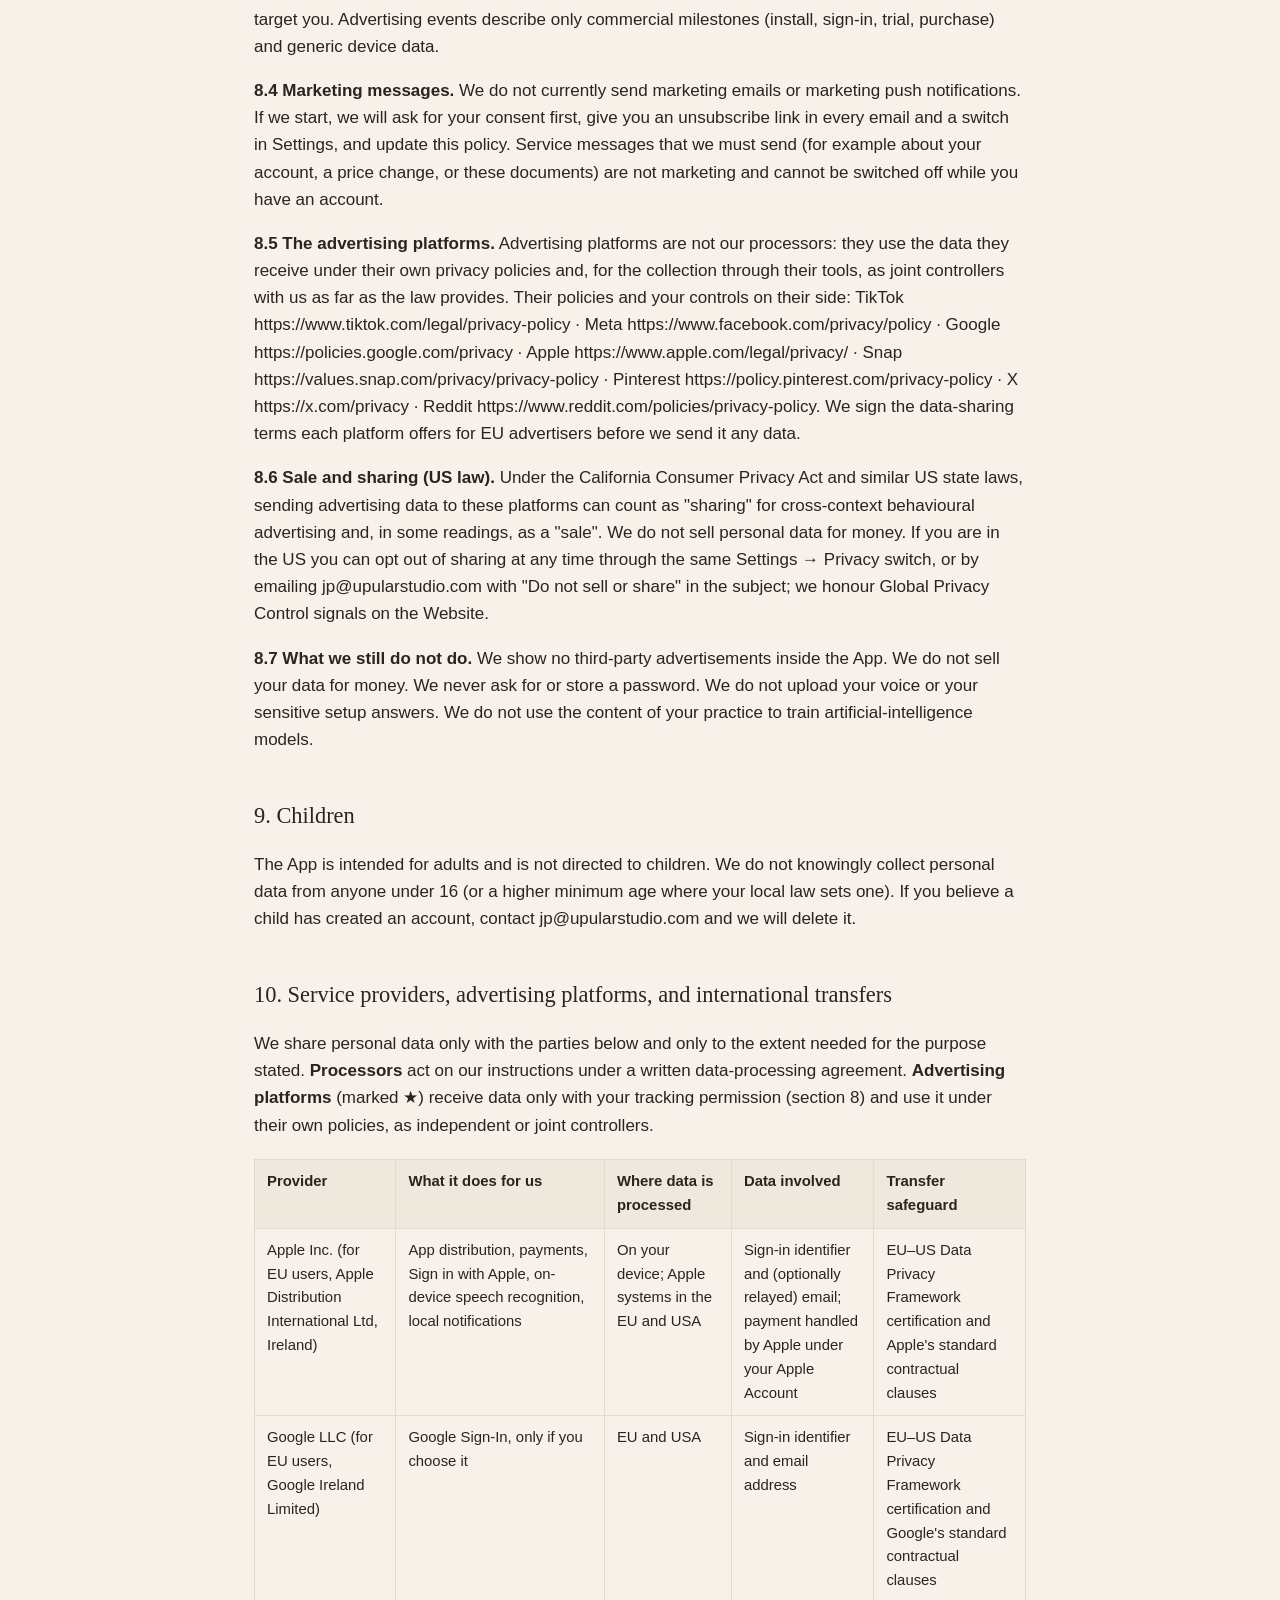
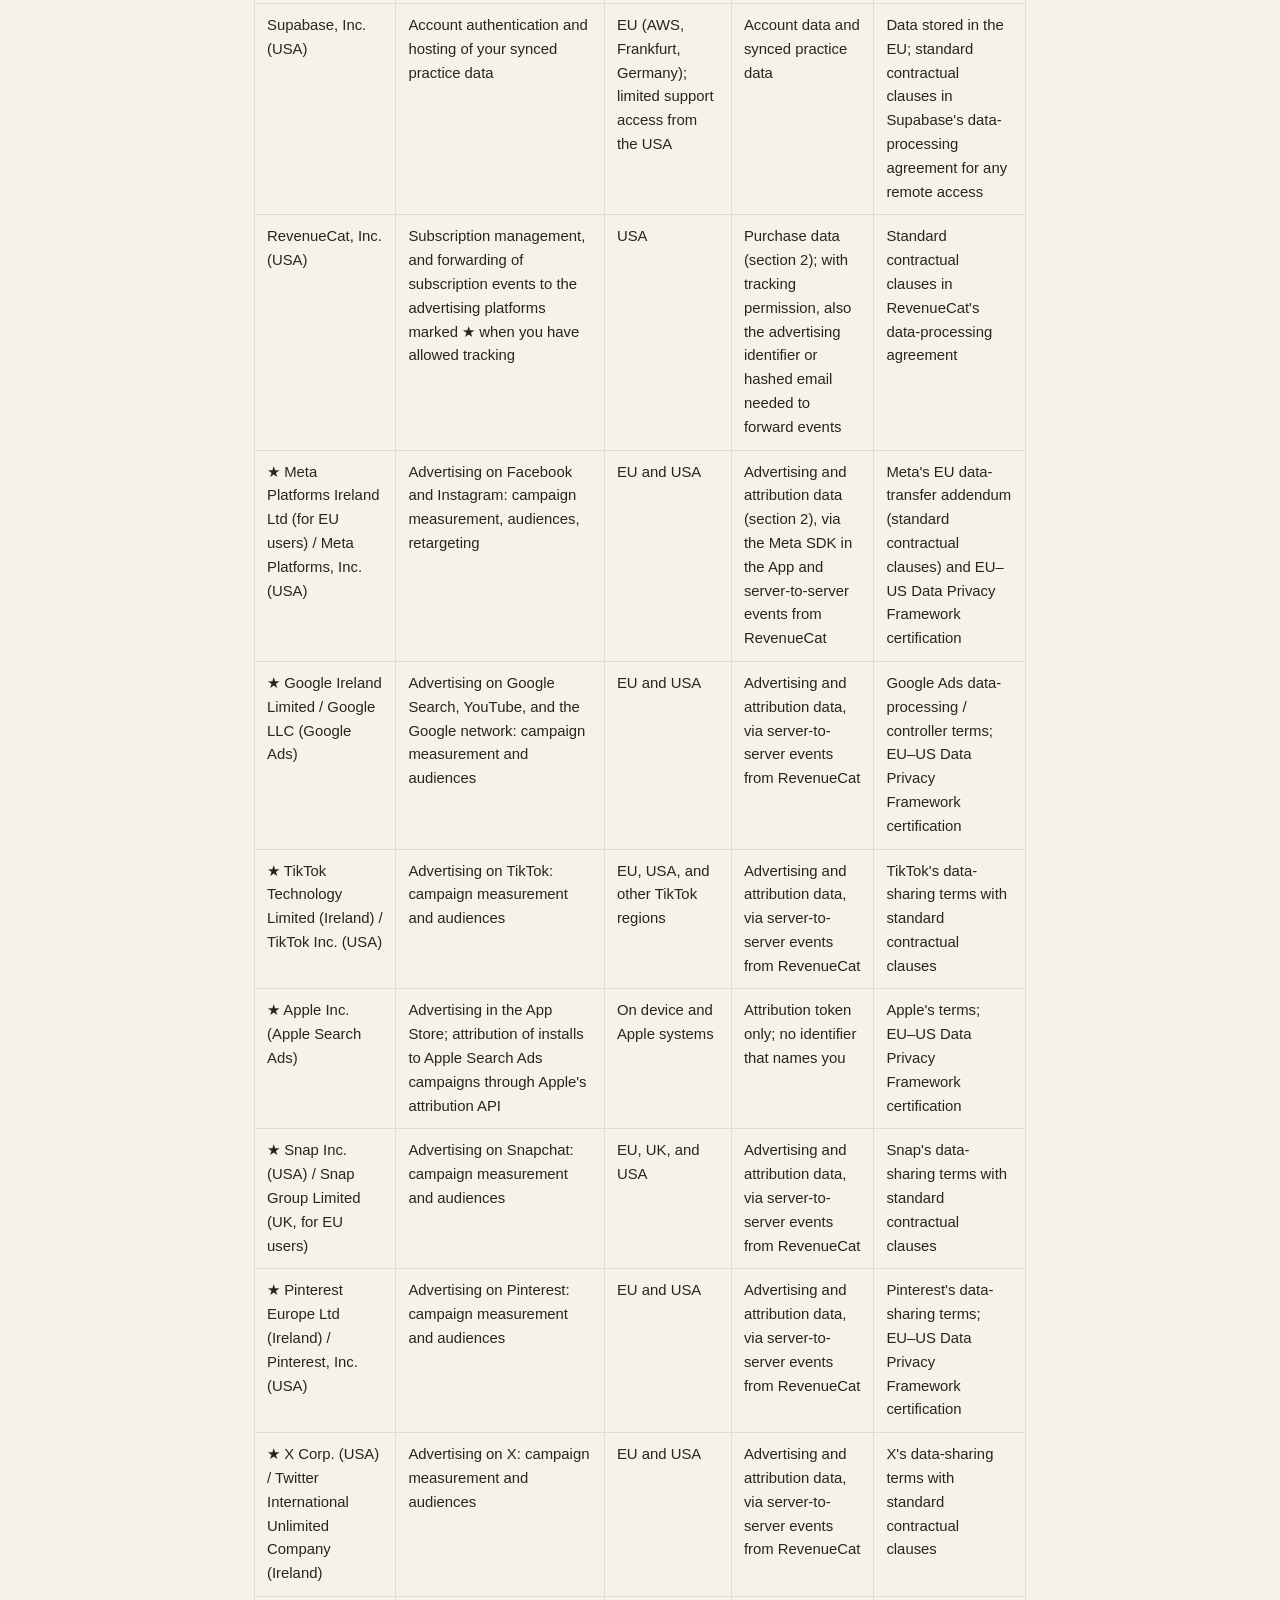
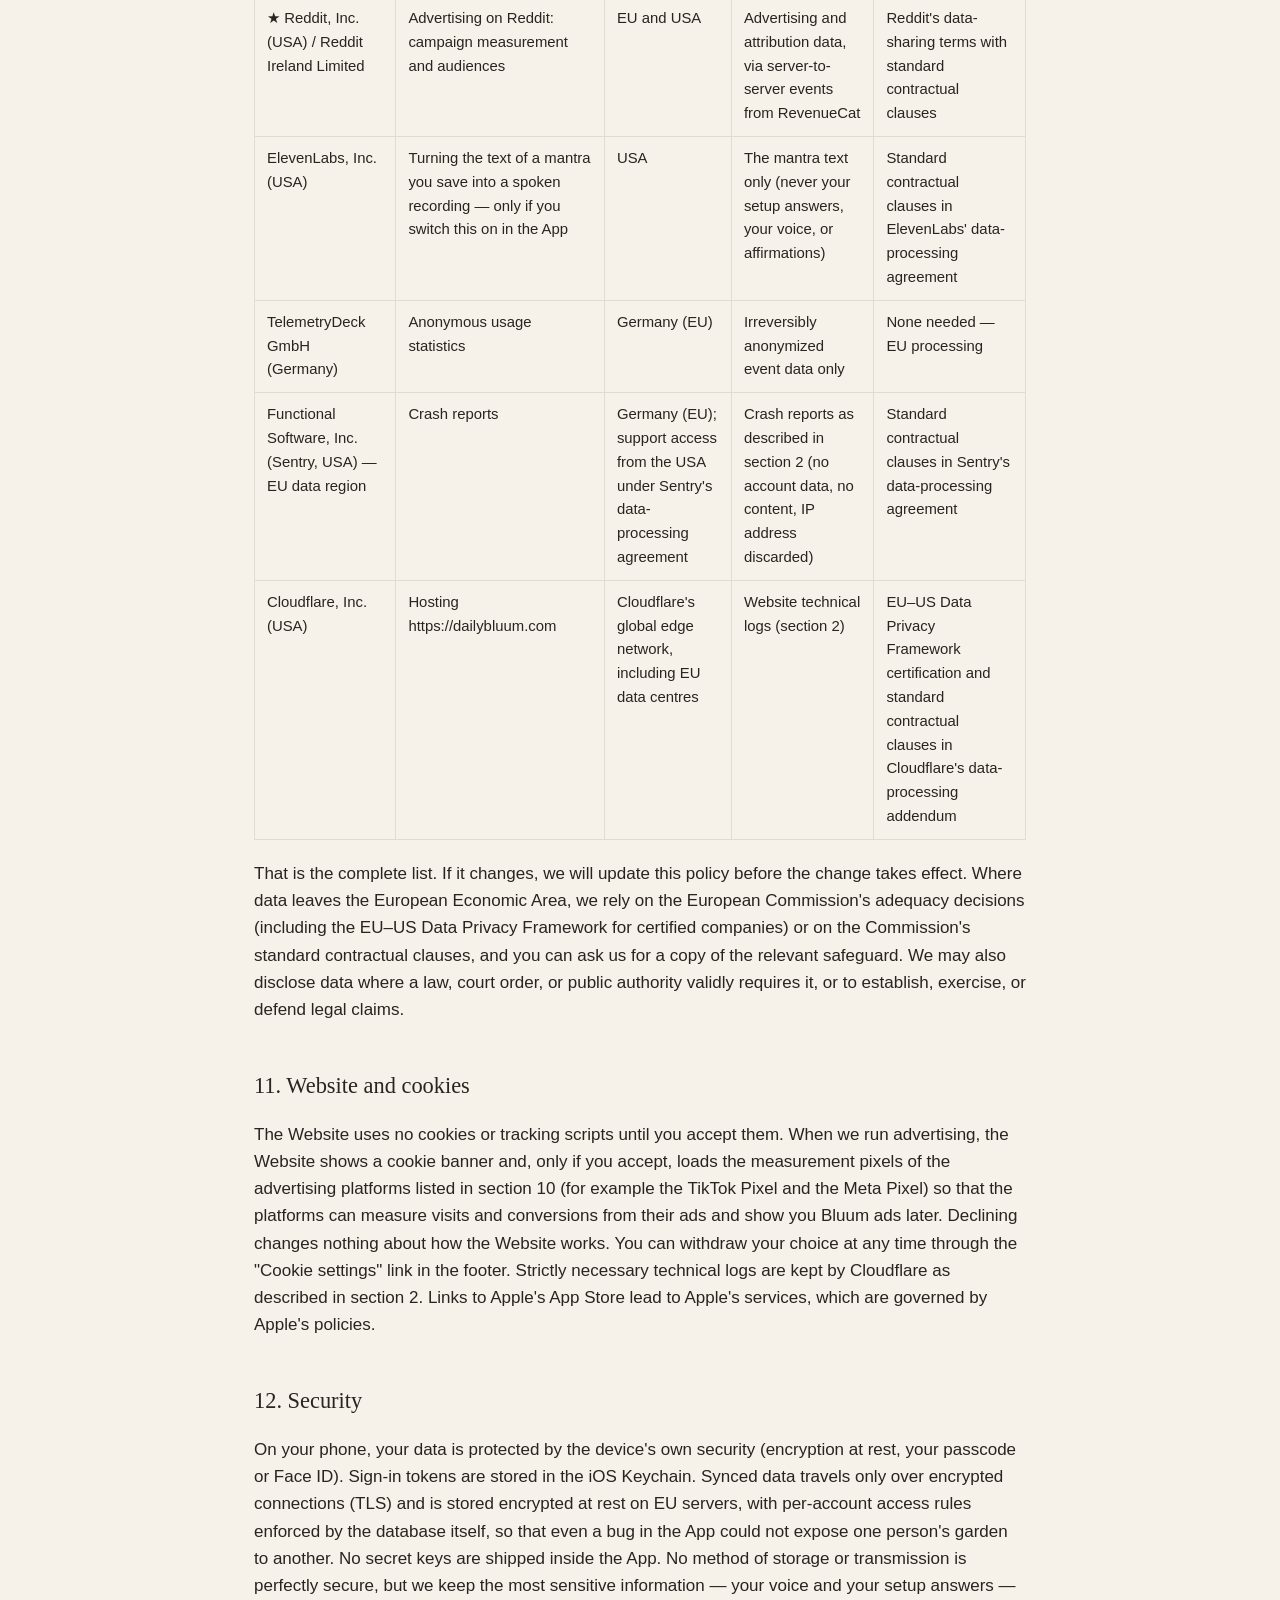
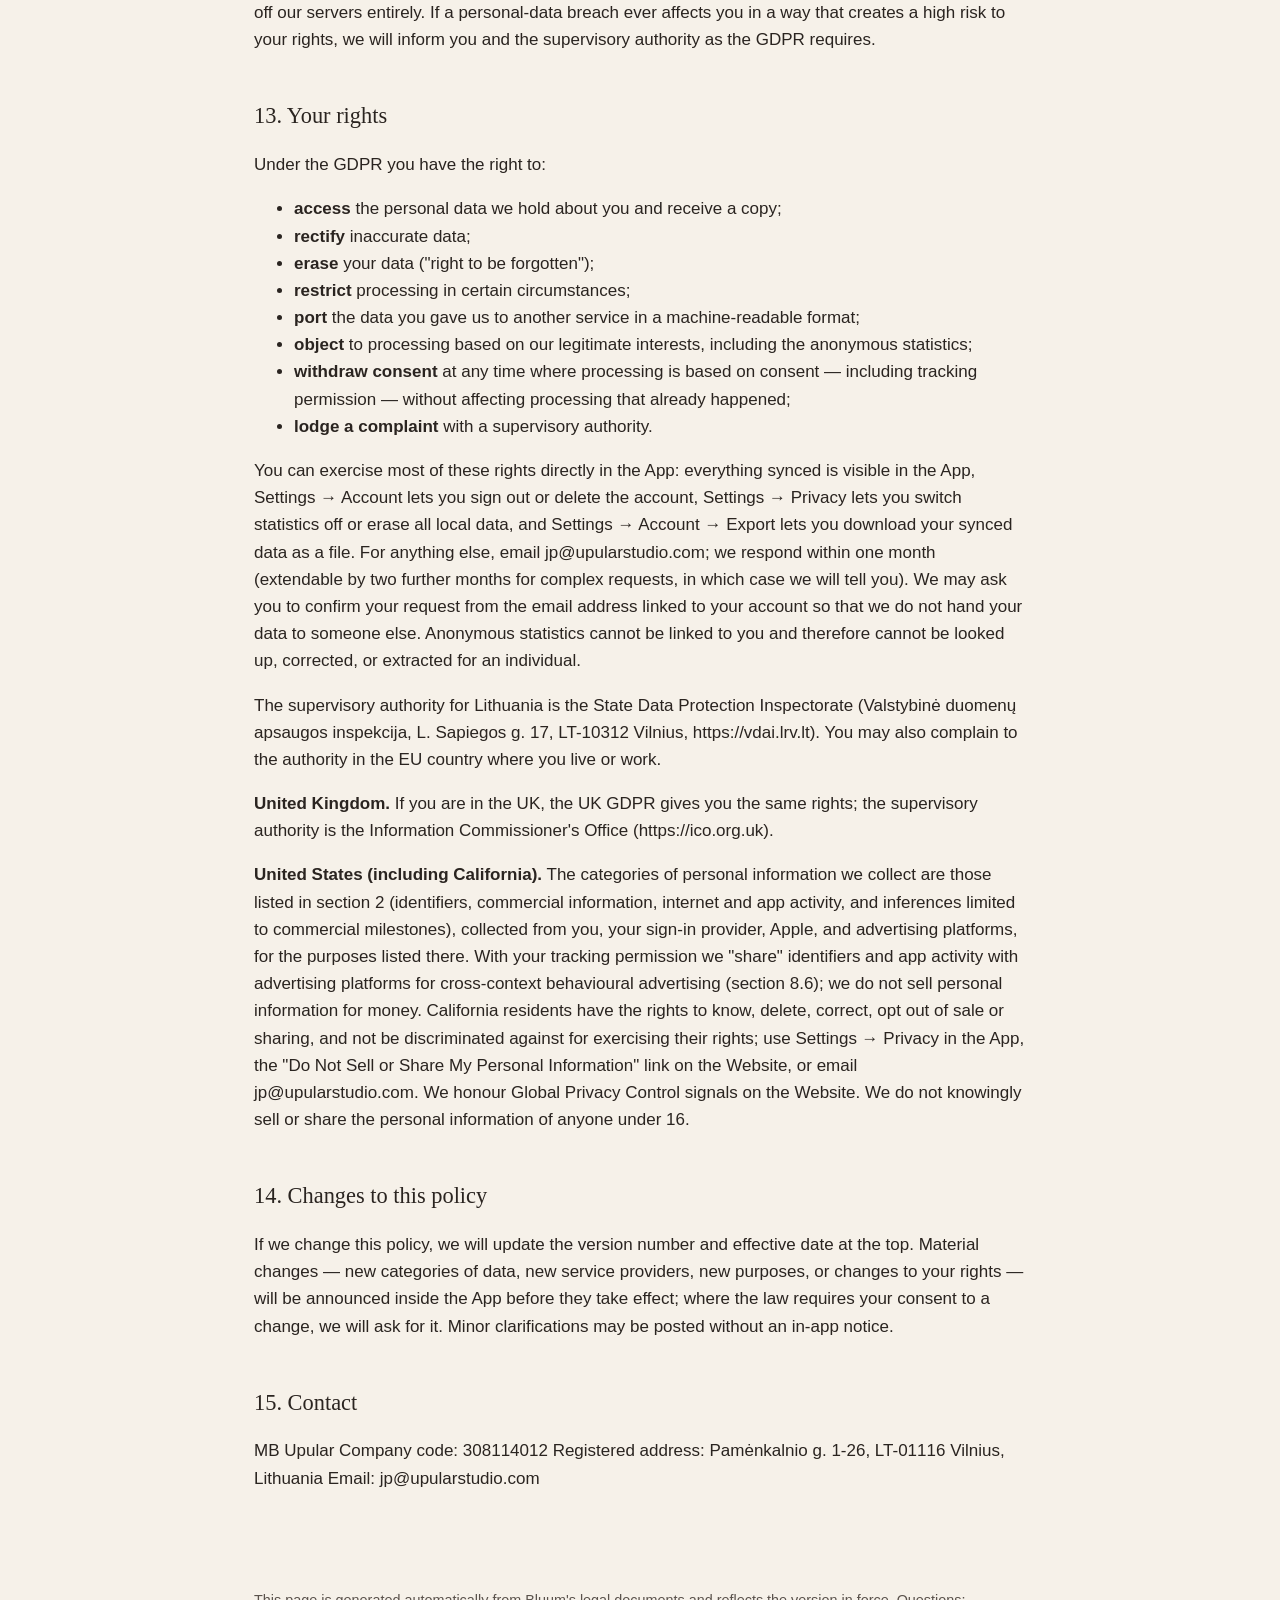
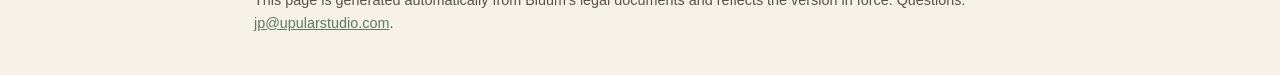
==== commit 89004494: "legal: sync from dailybluum@dd0224b" ====
--- a/privacy/index.html
+++ b/privacy/index.html
@@ -108,8 +108,8 @@
 <p>Subscriptions, when offered, are bought through Apple's App Store and processed entirely by Apple. We never see your payment details, full name, or billing address. To unlock paid features and to let you restore or manage a subscription, the App uses <strong>RevenueCat</strong>, a subscription-management service, which receives the purchase data described in section 2 from Apple and from the App. RevenueCat does not receive your name, email address, or anything you do in the App. Apple's own privacy policy governs payment processing: https://www.apple.com/legal/privacy/. If the App is offered free of charge in your region, no purchase data is processed.</p>
 <h2>7. Deleting your data</h2>
 <ul>
-<li><strong>Delete account</strong> (Settings → Account → Delete account) permanently removes every row stored for you on our servers and signs you out. Deleted records are kept only as "tombstones" (a record that says "this was deleted", without content) for up to 30 days so that any other device you own can sync the deletion, then purged. Where our hosting provider keeps server backups for us, they are encrypted and rotated within 30 days; deleted data leaves any backup on that schedule. Your local data on the phone is not affected unless you also choose "Erase all my data".</li>
-<li><strong>Erase all my data</strong> (Settings → Privacy) permanently deletes the App's local database on that phone and offers to delete your account at the same time.</li>
+<li><strong>Delete account</strong> (Settings → Danger zone → Delete my account, then type "confirm") permanently removes every row stored for you on our servers and signs you out. Deleted records are kept only as "tombstones" (a record that says "this was deleted", without content) for up to 30 days so that any other device you own can sync the deletion, then purged. Where our hosting provider keeps server backups for us, they are encrypted and rotated within 30 days; deleted data leaves any backup on that schedule. Your local data on the phone is not affected unless you also choose "Erase all my data".</li>
+<li><strong>Erase all my data</strong> (Settings → Danger zone) permanently deletes the App's local database on that phone and offers to delete your account at the same time.</li>
 <li><strong>Deleting the App</strong> removes its local data but not your account.</li>
 <li><strong>Purchase records</strong> held by Apple and RevenueCat are retained as described in section 2, because the law requires us to keep records of transactions; they contain no name or email.</li>
 </ul>
